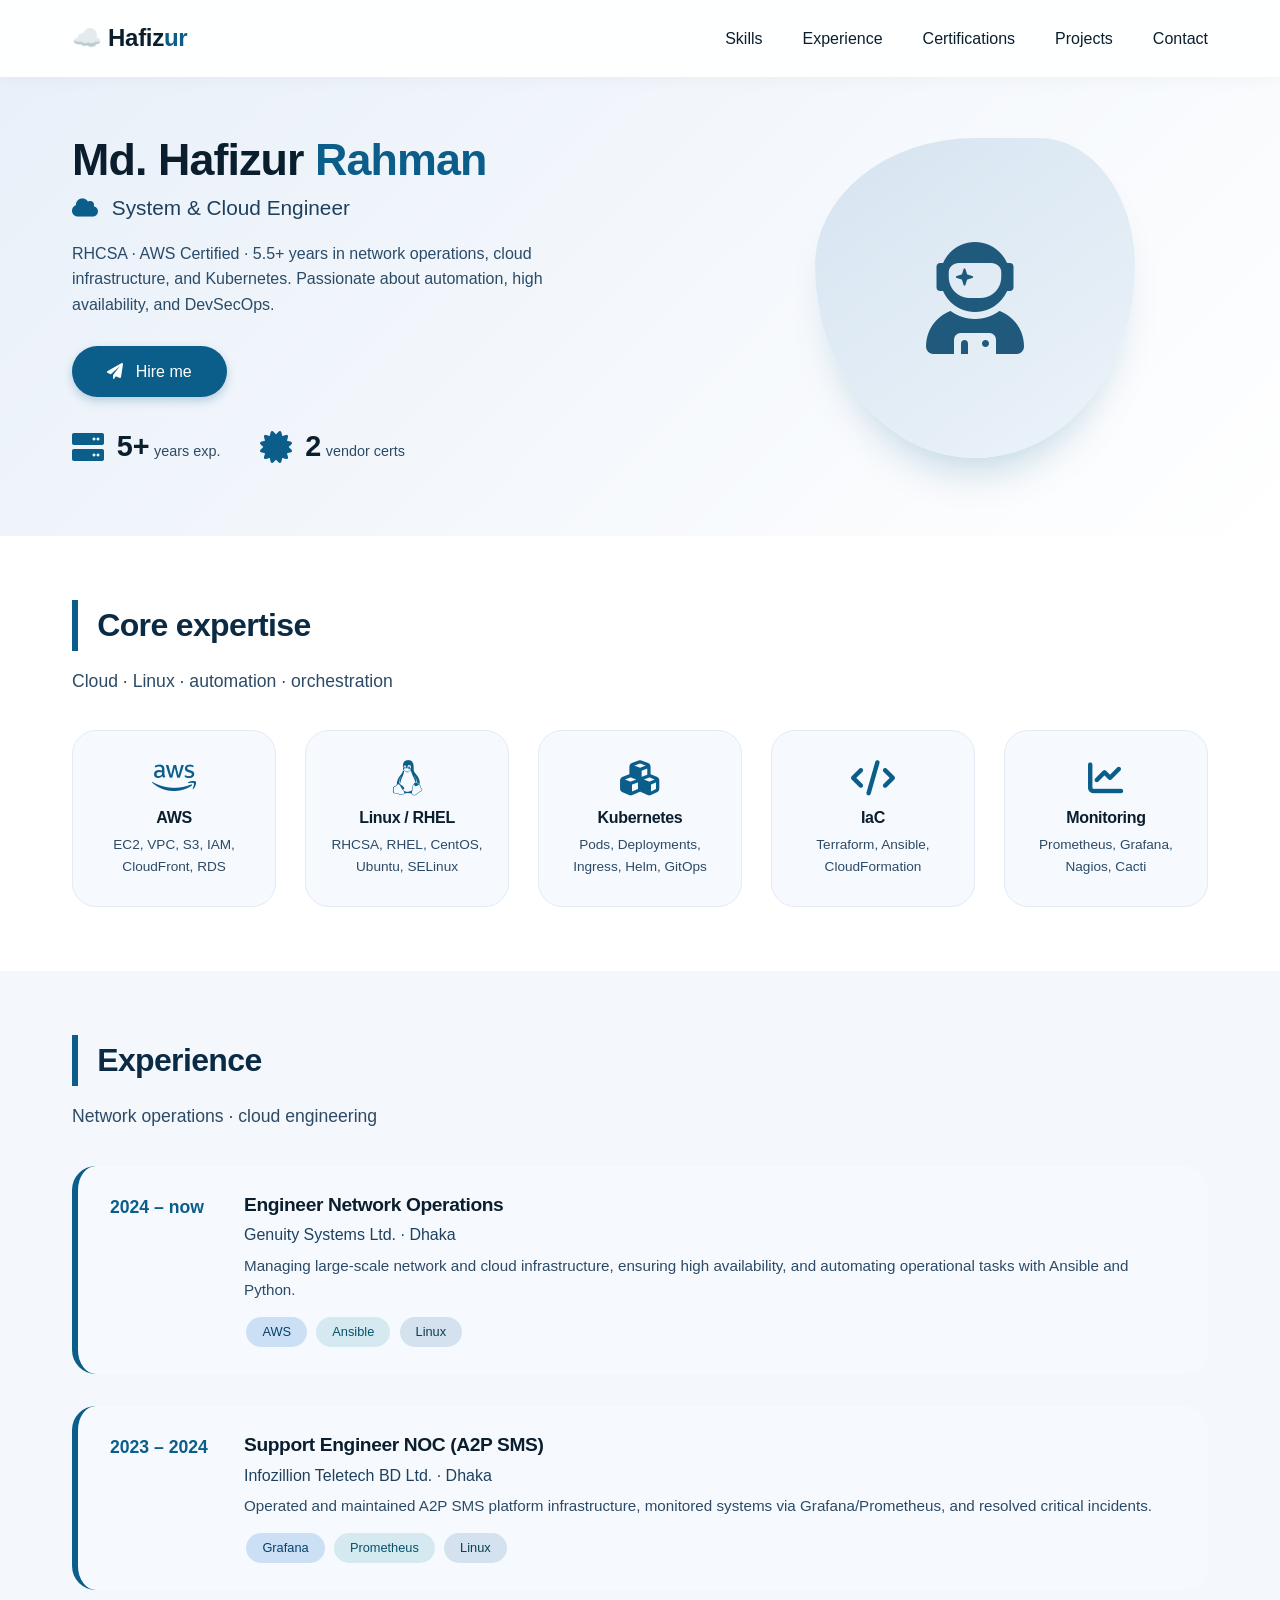
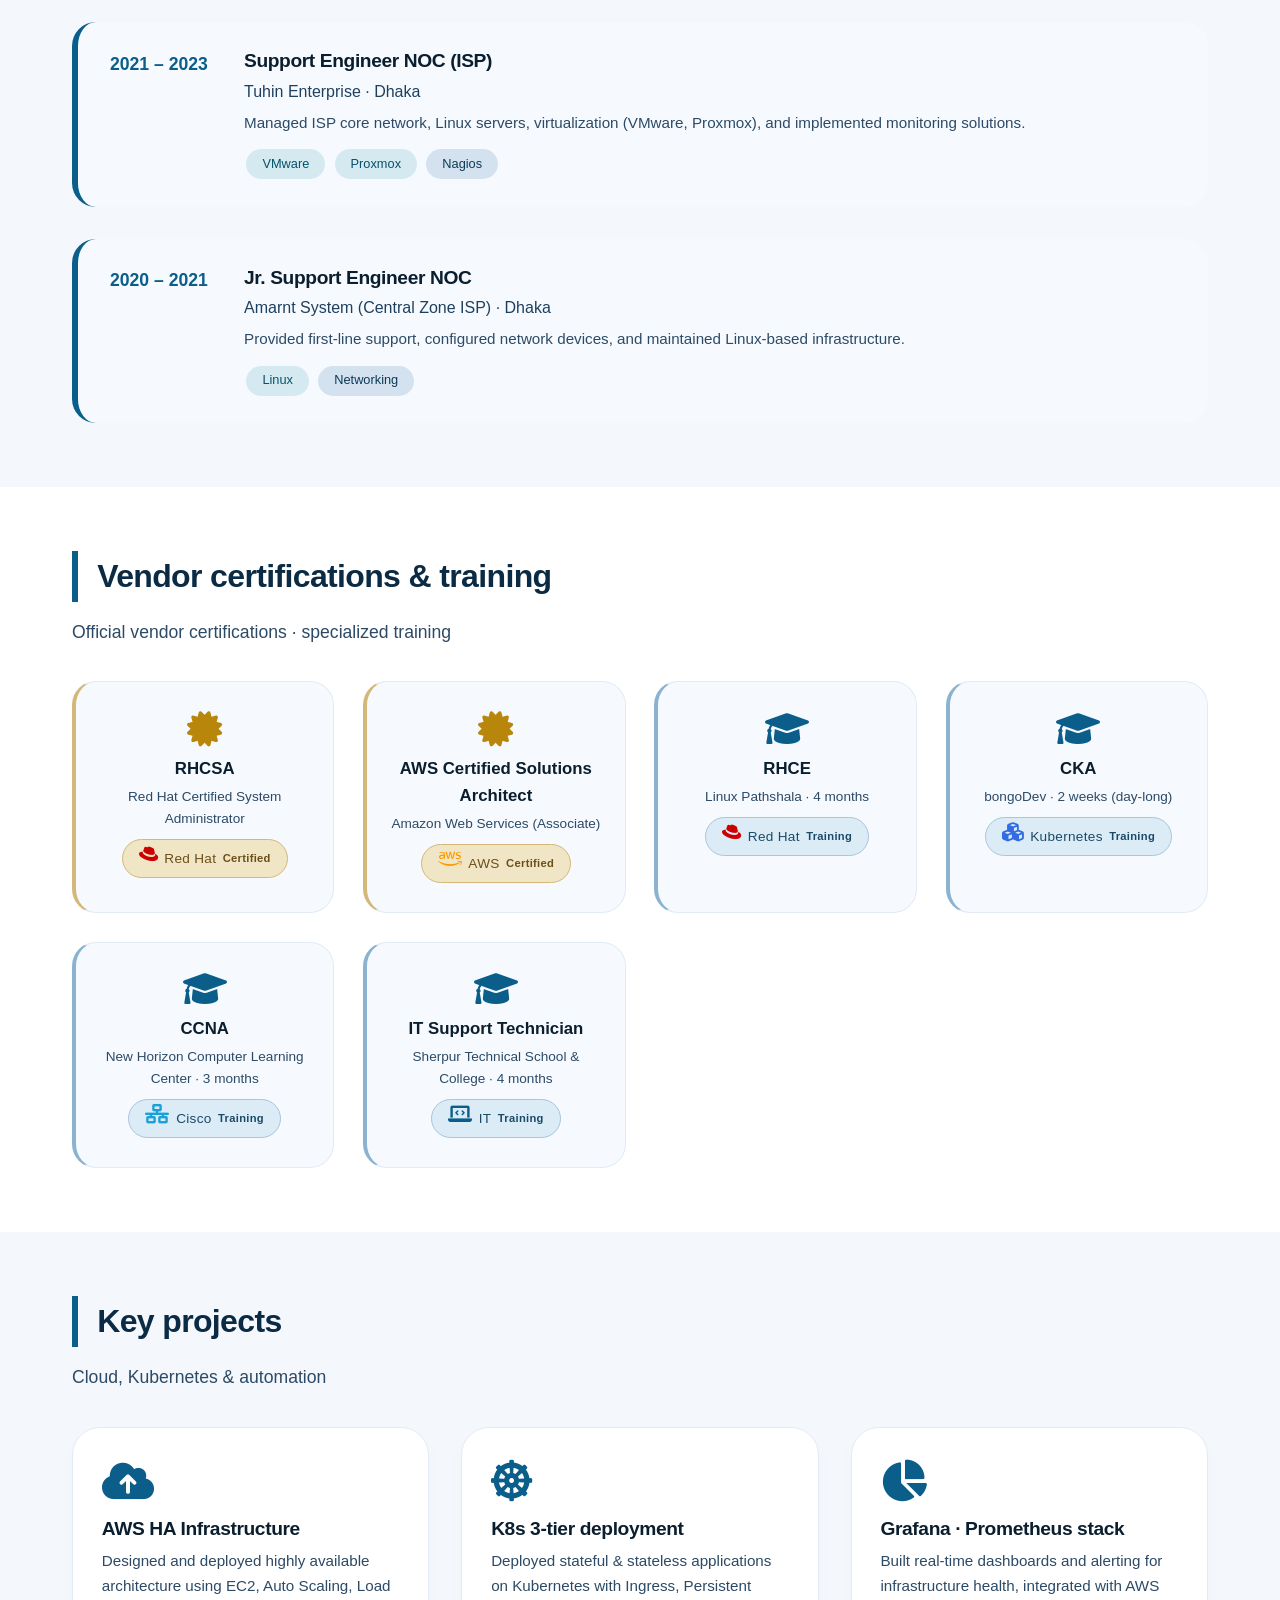
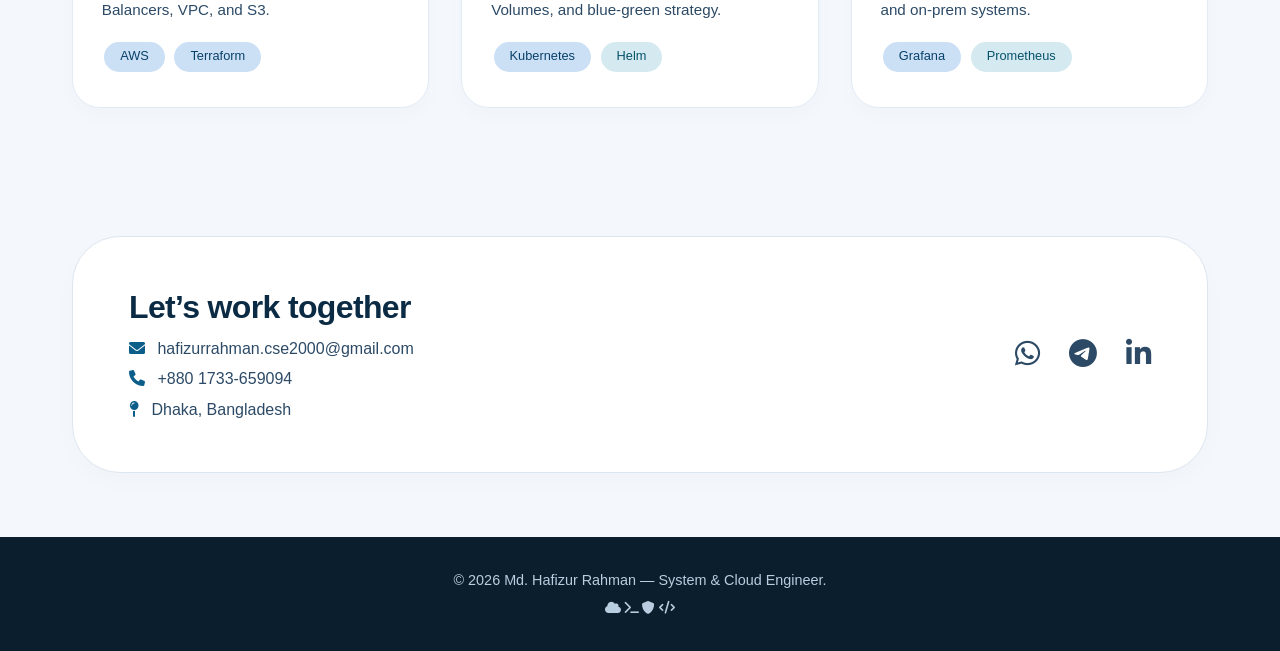
==== index.html @ e65f634d "Update index.html" ====
<!DOCTYPE html>
<html lang="en">
<head>
  <meta charset="UTF-8" />
  <meta name="viewport" content="width=device-width, initial-scale=1.0" />
  <title>Md. Hafizur Rahman · System & Cloud Engineer</title>
  <!-- Font Awesome 6 (free) -->
  <link rel="stylesheet" href="https://cdnjs.cloudflare.com/ajax/libs/font-awesome/6.0.0-beta3/css/all.min.css" />
  <style>
    /* ----- reset & base ----- */
    * {
      margin: 0;
      padding: 0;
      box-sizing: border-box;
    }

    body {
      font-family: 'Inter', -apple-system, BlinkMacSystemFont, 'Segoe UI', Roboto, Helvetica, Arial, sans-serif;
      background: #f4f7fc;
      color: #0b1e2e;
      line-height: 1.6;
      scroll-behavior: smooth;
    }

    a {
      text-decoration: none;
      color: inherit;
    }

    .container {
      max-width: 1200px;
      margin: 0 auto;
      padding: 0 2rem;
    }

    /* ----- typography ----- */
    h1, h2, h3 {
      font-weight: 600;
      letter-spacing: -0.02em;
    }

    h1 {
      font-size: 2.8rem;
      line-height: 1.2;
    }

    h2 {
      font-size: 2rem;
      margin-bottom: 1.5rem;
      border-left: 6px solid #0b5e8a;
      padding-left: 1.2rem;
      color: #0b2b44;
    }

    .section-subtitle {
      font-size: 1.1rem;
      color: #2c4a66;
      margin-top: -0.5rem;
      margin-bottom: 2.2rem;
    }

    /* ----- buttons / badges ----- */
    .btn {
      display: inline-block;
      background: #0b5e8a;
      color: #fff;
      padding: 0.8rem 2.2rem;
      border-radius: 40px;
      font-weight: 500;
      transition: 0.2s ease;
      border: none;
      cursor: pointer;
      font-size: 1rem;
      box-shadow: 0 4px 10px rgba(11, 94, 138, 0.25);
    }

    .btn:hover {
      background: #084b70;
      transform: translateY(-3px);
      box-shadow: 0 12px 24px -10px rgba(11, 94, 138, 0.4);
    }

    .btn-outline {
      background: transparent;
      border: 2px solid #0b5e8a;
      color: #0b5e8a;
      box-shadow: none;
    }

    .btn-outline:hover {
      background: #0b5e8a;
      color: #fff;
    }

    .badge {
      background: #e2e9f2;
      color: #1a3a54;
      padding: 0.3rem 1rem;
      border-radius: 30px;
      font-size: 0.8rem;
      font-weight: 500;
      display: inline-block;
      margin: 0.2rem 0.15rem;
    }

    .badge-primary {
      background: #d4e2f0;
      color: #0b3b57;
    }

    .badge-cloud {
      background: #cbe0f5;
      color: #07406a;
    }

    .badge-sys {
      background: #d4eaf0;
      color: #07526b;
    }

    .badge-cert {
      background: #f0e6c5;
      color: #6b4f1a;
      border: 1px solid #d4b87a;
    }

    .badge-training {
      background: #e0eef7;
      color: #1a4a66;
      border: 1px solid #b0cce0;
    }

    /* ----- header / nav ----- */
    header {
      padding: 1.2rem 0;
      background: #ffffff;
      box-shadow: 0 2px 16px rgba(0, 0, 0, 0.04);
      position: sticky;
      top: 0;
      z-index: 10;
      backdrop-filter: blur(8px);
      background: rgba(255, 255, 255, 0.9);
    }

    .nav {
      display: flex;
      justify-content: space-between;
      align-items: center;
      flex-wrap: wrap;
    }

    .logo {
      font-size: 1.5rem;
      font-weight: 700;
      letter-spacing: -0.3px;
    }

    .logo span {
      color: #0b5e8a;
    }

    .nav-links {
      display: flex;
      gap: 2.5rem;
      font-weight: 500;
    }

    .nav-links a {
      transition: color 0.2s;
      font-size: 1rem;
    }

    .nav-links a:hover {
      color: #0b5e8a;
    }

    /* ----- hero ----- */
    .hero {
      padding: 3.5rem 0 4.5rem;
      background: linear-gradient(135deg, #e9f0f9 0%, #ffffff 100%);
    }

    .hero-grid {
      display: grid;
      grid-template-columns: 1.2fr 0.9fr;
      gap: 3rem;
      align-items: center;
    }

    .hero-content h1 {
      font-size: 2.8rem;
      margin-bottom: 0.3rem;
    }

    .hero-content .highlight {
      color: #0b5e8a;
    }

    .hero-tagline {
      font-size: 1.3rem;
      color: #1e405e;
      font-weight: 400;
      margin: 0.3rem 0 1rem;
    }

    .hero-description {
      color: #2a4b68;
      max-width: 520px;
      margin-bottom: 1.8rem;
    }

    .hero-stats {
      display: flex;
      flex-wrap: wrap;
      gap: 2.5rem;
      margin-top: 2rem;
    }

    .stat-item {
      display: flex;
      align-items: center;
      gap: 0.8rem;
    }

    .stat-item i {
      font-size: 2rem;
      color: #0b5e8a;
    }

    .stat-number {
      font-weight: 700;
      font-size: 1.8rem;
      line-height: 1.2;
    }

    .stat-label {
      color: #2c4a66;
      font-size: 0.9rem;
    }

    .hero-avatar {
      display: flex;
      justify-content: center;
      align-items: center;
    }

    .avatar-box {
      background: #ffffff;
      border-radius: 50% 30% 50% 50% / 40% 40% 60% 60%;
      box-shadow: 0 30px 40px -20px rgba(11, 94, 138, 0.25);
      padding: 1.5rem;
      width: 100%;
      max-width: 320px;
      aspect-ratio: 1/1;
      display: flex;
      align-items: center;
      justify-content: center;
      background: linear-gradient(145deg, #d6e4f0, #ecf3fa);
    }

    .avatar-box i {
      font-size: 7rem;
      color: #0b4a6e;
      opacity: 0.9;
    }

    /* ----- section general ----- */
    section {
      padding: 4rem 0;
    }

    .section-alt {
      background: #ffffff;
    }

    /* ----- skills / cards ----- */
    .skills-grid {
      display: grid;
      grid-template-columns: repeat(auto-fit, minmax(180px, 1fr));
      gap: 1.8rem;
      margin-top: 0.5rem;
    }

    .skill-card {
      background: #f6faff;
      padding: 1.8rem 1.2rem;
      border-radius: 24px;
      transition: 0.2s;
      border: 1px solid #e2ebf5;
      text-align: center;
    }

    .skill-card:hover {
      transform: translateY(-6px);
      border-color: #0b5e8a;
      box-shadow: 0 14px 28px -12px rgba(11, 94, 138, 0.18);
    }

    .skill-card i {
      font-size: 2.2rem;
      color: #0b5e8a;
      margin-bottom: 0.6rem;
    }

    .skill-card h3 {
      font-size: 1rem;
      margin-bottom: 0.2rem;
    }

    .skill-card p {
      font-size: 0.85rem;
      color: #2c4a66;
    }

    /* ----- experience timeline ----- */
    .timeline {
      display: flex;
      flex-direction: column;
      gap: 2rem;
    }

    .timeline-item {
      display: grid;
      grid-template-columns: 110px 1fr;
      gap: 1.5rem;
      align-items: start;
      background: #f6faff;
      padding: 1.5rem 2rem;
      border-radius: 24px;
      border-left: 6px solid #0b5e8a;
    }

    .timeline-year {
      font-weight: 700;
      font-size: 1.1rem;
      color: #0b5e8a;
      padding-top: 0.2rem;
    }

    .timeline-content h3 {
      font-size: 1.2rem;
      margin-bottom: 0.1rem;
    }

    .timeline-org {
      font-weight: 500;
      color: #1e405e;
      margin-bottom: 0.4rem;
    }

    .timeline-desc {
      color: #2c4a66;
      font-size: 0.95rem;
    }

    .badge-group {
      margin-top: 0.7rem;
    }

    /* ----- certification & training (distinct) ----- */
    .credential-grid {
      display: grid;
      grid-template-columns: repeat(auto-fit, minmax(240px, 1fr));
      gap: 1.8rem;
      margin-top: 1rem;
    }

    .credential-card {
      background: #f6faff;
      padding: 1.8rem 1.5rem;
      border-radius: 24px;
      border: 1px solid #e2ebf5;
      transition: 0.2s;
      text-align: center;
    }

    .credential-card:hover {
      transform: translateY(-4px);
      box-shadow: 0 12px 24px -12px rgba(11, 94, 138, 0.15);
    }

    .credential-card i {
      font-size: 2.2rem;
      margin-bottom: 0.6rem;
    }

    .credential-card h4 {
      font-weight: 600;
      font-size: 1.05rem;
      margin-bottom: 0.2rem;
    }

    .credential-card .issuer {
      font-size: 0.85rem;
      color: #2c4a66;
    }

    .credential-card .type-badge {
      display: inline-flex;
      align-items: center;
      gap: 0.4rem;
      margin-top: 0.6rem;
      font-size: 0.7rem;
      font-weight: 600;
      padding: 0.25rem 1rem;
      border-radius: 30px;
      letter-spacing: 0.3px;
    }

    .type-cert {
      background: #f0e6c5;
      color: #6b4f1a;
      border: 1px solid #d4b87a;
    }

    .type-training {
      background: #dcecf7;
      color: #1a4a66;
      border: 1px solid #aac4db;
    }

    .vendor-cert {
      border-left: 4px solid #d4b87a;
    }

    .training-item {
      border-left: 4px solid #8bb3d0;
    }

    /* vendor item style from reference */
    .vendor-item {
      display: inline-flex;
      align-items: center;
      gap: 0.4rem;
      font-weight: 500;
      font-size: 0.85rem;
    }

    .vendor-item i {
      font-size: 1.2rem;
    }

    .logo-redhat {
      color: #cc0000;
    }
    .logo-aws {
      color: #ff9900;
    }
    .logo-cisco {
      color: #1ba0d7;
    }
    .logo-kubernetes {
      color: #326ce5;
    }
    .logo-it {
      color: #0b5e8a;
    }

    /* ----- projects ----- */
    .project-grid {
      display: grid;
      grid-template-columns: repeat(auto-fit, minmax(250px, 1fr));
      gap: 2rem;
    }

    .project-card {
      background: #ffffff;
      border-radius: 28px;
      padding: 2rem 1.8rem;
      box-shadow: 0 8px 20px rgba(0, 0, 0, 0.02);
      border: 1px solid #e2ebf5;
      transition: 0.25s;
    }

    .project-card:hover {
      border-color: #0b5e8a;
      box-shadow: 0 20px 30px -16px rgba(11, 94, 138, 0.15);
    }

    .project-card i {
      font-size: 2.6rem;
      color: #0b5e8a;
      margin-bottom: 0.8rem;
    }

    .project-card h3 {
      font-size: 1.2rem;
      margin-bottom: 0.3rem;
    }

    .project-card p {
      color: #2c4a66;
      font-size: 0.95rem;
      margin-bottom: 1rem;
    }

    .project-tags {
      display: flex;
      flex-wrap: wrap;
      gap: 0.3rem;
    }

    /* ----- contact / footer ----- */
    .contact-box {
      background: #ffffff;
      border-radius: 48px;
      padding: 2.8rem 3.5rem;
      display: flex;
      flex-wrap: wrap;
      justify-content: space-between;
      align-items: center;
      border: 1px solid #dce6f0;
      box-shadow: 0 8px 24px rgba(0, 0, 0, 0.02);
    }

    .contact-box h2 {
      border-left: none;
      padding-left: 0;
      margin-bottom: 0.2rem;
    }

    .contact-box p {
      color: #2c4a66;
      margin-bottom: 0.3rem;
    }

    .social-links {
      display: flex;
      gap: 1.8rem;
      font-size: 1.8rem;
    }

    .social-links a {
      color: #2c4a66;
      transition: 0.2s;
    }

    .social-links a:hover {
      color: #0b5e8a;
      transform: scale(1.1);
    }

    footer {
      background: #0b1e2e;
      color: #b8cddf;
      padding: 2rem 0;
      text-align: center;
      font-size: 0.9rem;
    }

    footer a {
      color: #94b0c7;
    }

    footer a:hover {
      color: #ffffff;
    }

    /* ----- responsive ----- */
    @media (max-width: 900px) {
      .hero-grid {
        grid-template-columns: 1fr;
        text-align: center;
      }

      .hero-description {
        margin-left: auto;
        margin-right: auto;
      }

      .hero-stats {
        justify-content: center;
      }

      .avatar-box {
        max-width: 220px;
        margin: 0 auto;
      }

      .timeline-item {
        grid-template-columns: 1fr;
        gap: 0.3rem;
        padding: 1.5rem;
      }

      .contact-box {
        flex-direction: column;
        align-items: flex-start;
        gap: 1.5rem;
        padding: 2rem;
      }

      .nav-links {
        gap: 1.5rem;
        font-size: 0.95rem;
      }

      h1 {
        font-size: 2.2rem;
      }
    }

    @media (max-width: 550px) {
      .container {
        padding: 0 1.2rem;
      }
      .nav {
        flex-direction: column;
        gap: 0.6rem;
        align-items: flex-start;
      }
      .hero {
        padding: 2rem 0;
      }
      .btn {
        padding: 0.6rem 1.5rem;
      }
    }
  </style>
</head>
<body>
  <!-- header -->
  <header>
    <div class="container nav">
      <div class="logo"><span>☁️</span> Hafiz<span>ur</span></div>
      <div class="nav-links">
        <a href="#skills">Skills</a>
        <a href="#experience">Experience</a>
        <a href="#credentials">Certifications</a>
        <a href="#projects">Projects</a>
        <a href="#contact">Contact</a>
      </div>
    </div>
  </header>

  <!-- hero -->
  <section class="hero">
    <div class="container hero-grid">
      <div class="hero-content">
        <h1>Md. Hafizur <span class="highlight">Rahman</span></h1>
        <div class="hero-tagline"><i class="fas fa-cloud" style="color:#0b5e8a; margin-right:8px;"></i> System & Cloud Engineer</div>
        <p class="hero-description">
          RHCSA · AWS Certified · 5.5+ years in network operations, cloud infrastructure, and Kubernetes.
          Passionate about automation, high availability, and DevSecOps.
        </p>
        <a href="#contact" class="btn"><i class="fas fa-paper-plane" style="margin-right:8px;"></i> Hire me</a>
        <div class="hero-stats">
          <div class="stat-item">
            <i class="fas fa-server"></i>
            <div><span class="stat-number">5+</span> <span class="stat-label">years exp.</span></div>
          </div>
          <div class="stat-item">
            <i class="fas fa-certificate"></i>
            <div><span class="stat-number">2</span> <span class="stat-label">vendor certs</span></div>
          </div>
        </div>
      </div>
      <div class="hero-avatar">
        <div class="avatar-box">
          <i class="fas fa-user-astronaut"></i>
        </div>
      </div>
    </div>
  </section>

  <!-- skills -->
  <section id="skills" class="section-alt">
    <div class="container">
      <h2>Core expertise</h2>
      <div class="section-subtitle">Cloud · Linux · automation · orchestration</div>
      <div class="skills-grid">
        <div class="skill-card"><i class="fab fa-aws"></i><h3>AWS</h3><p>EC2, VPC, S3, IAM, CloudFront, RDS</p></div>
        <div class="skill-card"><i class="fab fa-linux"></i><h3>Linux / RHEL</h3><p>RHCSA, RHEL, CentOS, Ubuntu, SELinux</p></div>
        <div class="skill-card"><i class="fas fa-cubes"></i><h3>Kubernetes</h3><p>Pods, Deployments, Ingress, Helm, GitOps</p></div>
        <div class="skill-card"><i class="fas fa-code"></i><h3>IaC</h3><p>Terraform, Ansible, CloudFormation</p></div>
        <div class="skill-card"><i class="fas fa-chart-line"></i><h3>Monitoring</h3><p>Prometheus, Grafana, Nagios, Cacti</p></div>
      </div>
    </div>
  </section>

  <!-- experience -->
  <section id="experience">
    <div class="container">
      <h2>Experience</h2>
      <div class="section-subtitle">Network operations · cloud engineering</div>
      <div class="timeline">
        <div class="timeline-item">
          <div class="timeline-year">2024 – now</div>
          <div class="timeline-content">
            <h3>Engineer Network Operations</h3>
            <div class="timeline-org">Genuity Systems Ltd. · Dhaka</div>
            <div class="timeline-desc">
              Managing large-scale network and cloud infrastructure, ensuring high availability, 
              and automating operational tasks with Ansible and Python.
            </div>
            <div class="badge-group">
              <span class="badge badge-cloud">AWS</span>
              <span class="badge badge-sys">Ansible</span>
              <span class="badge badge-primary">Linux</span>
            </div>
          </div>
        </div>
        <div class="timeline-item">
          <div class="timeline-year">2023 – 2024</div>
          <div class="timeline-content">
            <h3>Support Engineer NOC (A2P SMS)</h3>
            <div class="timeline-org">Infozillion Teletech BD Ltd. · Dhaka</div>
            <div class="timeline-desc">
              Operated and maintained A2P SMS platform infrastructure, monitored systems via Grafana/Prometheus, 
              and resolved critical incidents.
            </div>
            <div class="badge-group">
              <span class="badge badge-cloud">Grafana</span>
              <span class="badge badge-sys">Prometheus</span>
              <span class="badge badge-primary">Linux</span>
            </div>
          </div>
        </div>
        <div class="timeline-item">
          <div class="timeline-year">2021 – 2023</div>
          <div class="timeline-content">
            <h3>Support Engineer NOC (ISP)</h3>
            <div class="timeline-org">Tuhin Enterprise · Dhaka</div>
            <div class="timeline-desc">
              Managed ISP core network, Linux servers, virtualization (VMware, Proxmox), 
              and implemented monitoring solutions.
            </div>
            <div class="badge-group">
              <span class="badge badge-sys">VMware</span>
              <span class="badge badge-sys">Proxmox</span>
              <span class="badge badge-primary">Nagios</span>
            </div>
          </div>
        </div>
        <div class="timeline-item">
          <div class="timeline-year">2020 – 2021</div>
          <div class="timeline-content">
            <h3>Jr. Support Engineer NOC</h3>
            <div class="timeline-org">Amarnt System (Central Zone ISP) · Dhaka</div>
            <div class="timeline-desc">
              Provided first-line support, configured network devices, and maintained Linux-based 
              infrastructure.
            </div>
            <div class="badge-group">
              <span class="badge badge-sys">Linux</span>
              <span class="badge badge-primary">Networking</span>
            </div>
          </div>
        </div>
      </div>
    </div>
  </section>

  <!-- credentials: vendor certifications + training (distinct) -->
  <section id="credentials" class="section-alt">
    <div class="container">
      <h2>Vendor certifications & training</h2>
      <div class="section-subtitle">Official vendor certifications · specialized training</div>
      <div class="credential-grid">
        <!-- vendor certifications with logos -->
        <div class="credential-card vendor-cert">
          <i class="fas fa-certificate" style="color:#b8860b;"></i>
          <h4>RHCSA</h4>
          <div class="issuer">Red Hat Certified System Administrator</div>
          <span class="type-badge type-cert">
            <span class="vendor-item"><i class="fab fa-redhat logo-redhat"></i> Red Hat</span> Certified
          </span>
        </div>
        <div class="credential-card vendor-cert">
          <i class="fas fa-certificate" style="color:#b8860b;"></i>
          <h4>AWS Certified Solutions Architect</h4>
          <div class="issuer">Amazon Web Services (Associate)</div>
          <span class="type-badge type-cert">
            <span class="vendor-item"><i class="fab fa-aws logo-aws"></i> AWS</span> Certified
          </span>
        </div>

        <!-- training with vendor logos -->
        <div class="credential-card training-item">
          <i class="fas fa-graduation-cap" style="color:#0b5e8a;"></i>
          <h4>RHCE</h4>
          <div class="issuer">Linux Pathshala · 4 months</div>
          <span class="type-badge type-training">
            <span class="vendor-item"><i class="fab fa-redhat logo-redhat"></i> Red Hat</span> Training
          </span>
        </div>
        <div class="credential-card training-item">
          <i class="fas fa-graduation-cap" style="color:#0b5e8a;"></i>
          <h4>CKA</h4>
          <div class="issuer">bongoDev · 2 weeks (day-long)</div>
          <span class="type-badge type-training">
            <span class="vendor-item"><i class="fas fa-cubes logo-kubernetes"></i> Kubernetes</span> Training
          </span>
        </div>
        <div class="credential-card training-item">
          <i class="fas fa-graduation-cap" style="color:#0b5e8a;"></i>
          <h4>CCNA</h4>
          <div class="issuer">New Horizon Computer Learning Center · 3 months</div>
          <span class="type-badge type-training">
            <span class="vendor-item"><i class="fas fa-network-wired logo-cisco"></i> Cisco</span> Training
          </span>
        </div>
        <div class="credential-card training-item">
          <i class="fas fa-graduation-cap" style="color:#0b5e8a;"></i>
          <h4>IT Support Technician</h4>
          <div class="issuer">Sherpur Technical School & College · 4 months</div>
          <span class="type-badge type-training">
            <span class="vendor-item"><i class="fas fa-laptop-code logo-it"></i> IT</span> Training
          </span>
        </div>
      </div>
    </div>
  </section>

  <!-- projects -->
  <section id="projects">
    <div class="container">
      <h2>Key projects</h2>
      <div class="section-subtitle">Cloud, Kubernetes & automation</div>
      <div class="project-grid">
        <div class="project-card">
          <i class="fas fa-cloud-upload-alt"></i>
          <h3>AWS HA Infrastructure</h3>
          <p>Designed and deployed highly available architecture using EC2, Auto Scaling, Load Balancers, VPC, and S3.</p>
          <div class="project-tags">
            <span class="badge badge-cloud">AWS</span>
            <span class="badge badge-cloud">Terraform</span>
          </div>
        </div>
        <div class="project-card">
          <i class="fas fa-dharmachakra"></i>
          <h3>K8s 3‑tier deployment</h3>
          <p>Deployed stateful & stateless applications on Kubernetes with Ingress, Persistent Volumes, and blue‑green strategy.</p>
          <div class="project-tags">
            <span class="badge badge-cloud">Kubernetes</span>
            <span class="badge badge-sys">Helm</span>
          </div>
        </div>
        <div class="project-card">
          <i class="fas fa-chart-pie"></i>
          <h3>Grafana · Prometheus stack</h3>
          <p>Built real‑time dashboards and alerting for infrastructure health, integrated with AWS and on‑prem systems.</p>
          <div class="project-tags">
            <span class="badge badge-cloud">Grafana</span>
            <span class="badge badge-sys">Prometheus</span>
          </div>
        </div>
      </div>
    </div>
  </section>

  <!-- contact -->
  <section id="contact">
    <div class="container">
      <div class="contact-box">
        <div>
          <h2>Let’s work together</h2>
          <p><i class="fas fa-envelope" style="color:#0b5e8a; margin-right:8px;"></i> hafizurrahman.cse2000@gmail.com</p>
          <p><i class="fas fa-phone" style="color:#0b5e8a; margin-right:8px;"></i> +880 1733-659094</p>
          <p><i class="fas fa-map-pin" style="color:#0b5e8a; margin-right:8px;"></i> Dhaka, Bangladesh</p>
        </div>
        <div class="social-links">
          <a href="https://wa.me/+8801733659094" aria-label="WhatsApp" class="whatsapp"><i class="fab fa-whatsapp"></i></a>
          <a href="https://t.me/+8801733659094" aria-label="Telegram" class="telegram"><i class="fab fa-telegram-plane"></i></a>
          <a href="https://www.linkedin.com/in/md-hafizur-rahman6669" aria-label="LinkedIn" class="linkedin"><i class="fab fa-linkedin-in"></i></a>
        </div>
      </div>
    </div>
  </section>

  <!-- footer -->
  <footer>
    <div class="container">
      <p>© 2026 Md. Hafizur Rahman — System & Cloud Engineer.</p>
      <p style="margin-top:0.4rem; font-size:0.8rem;">
        <i class="fas fa-cloud"></i> <i class="fas fa-terminal"></i> <i class="fas fa-shield-alt"></i> <i class="fas fa-code"></i>
      </p>
    </div>
  </footer>
</body>
</html>
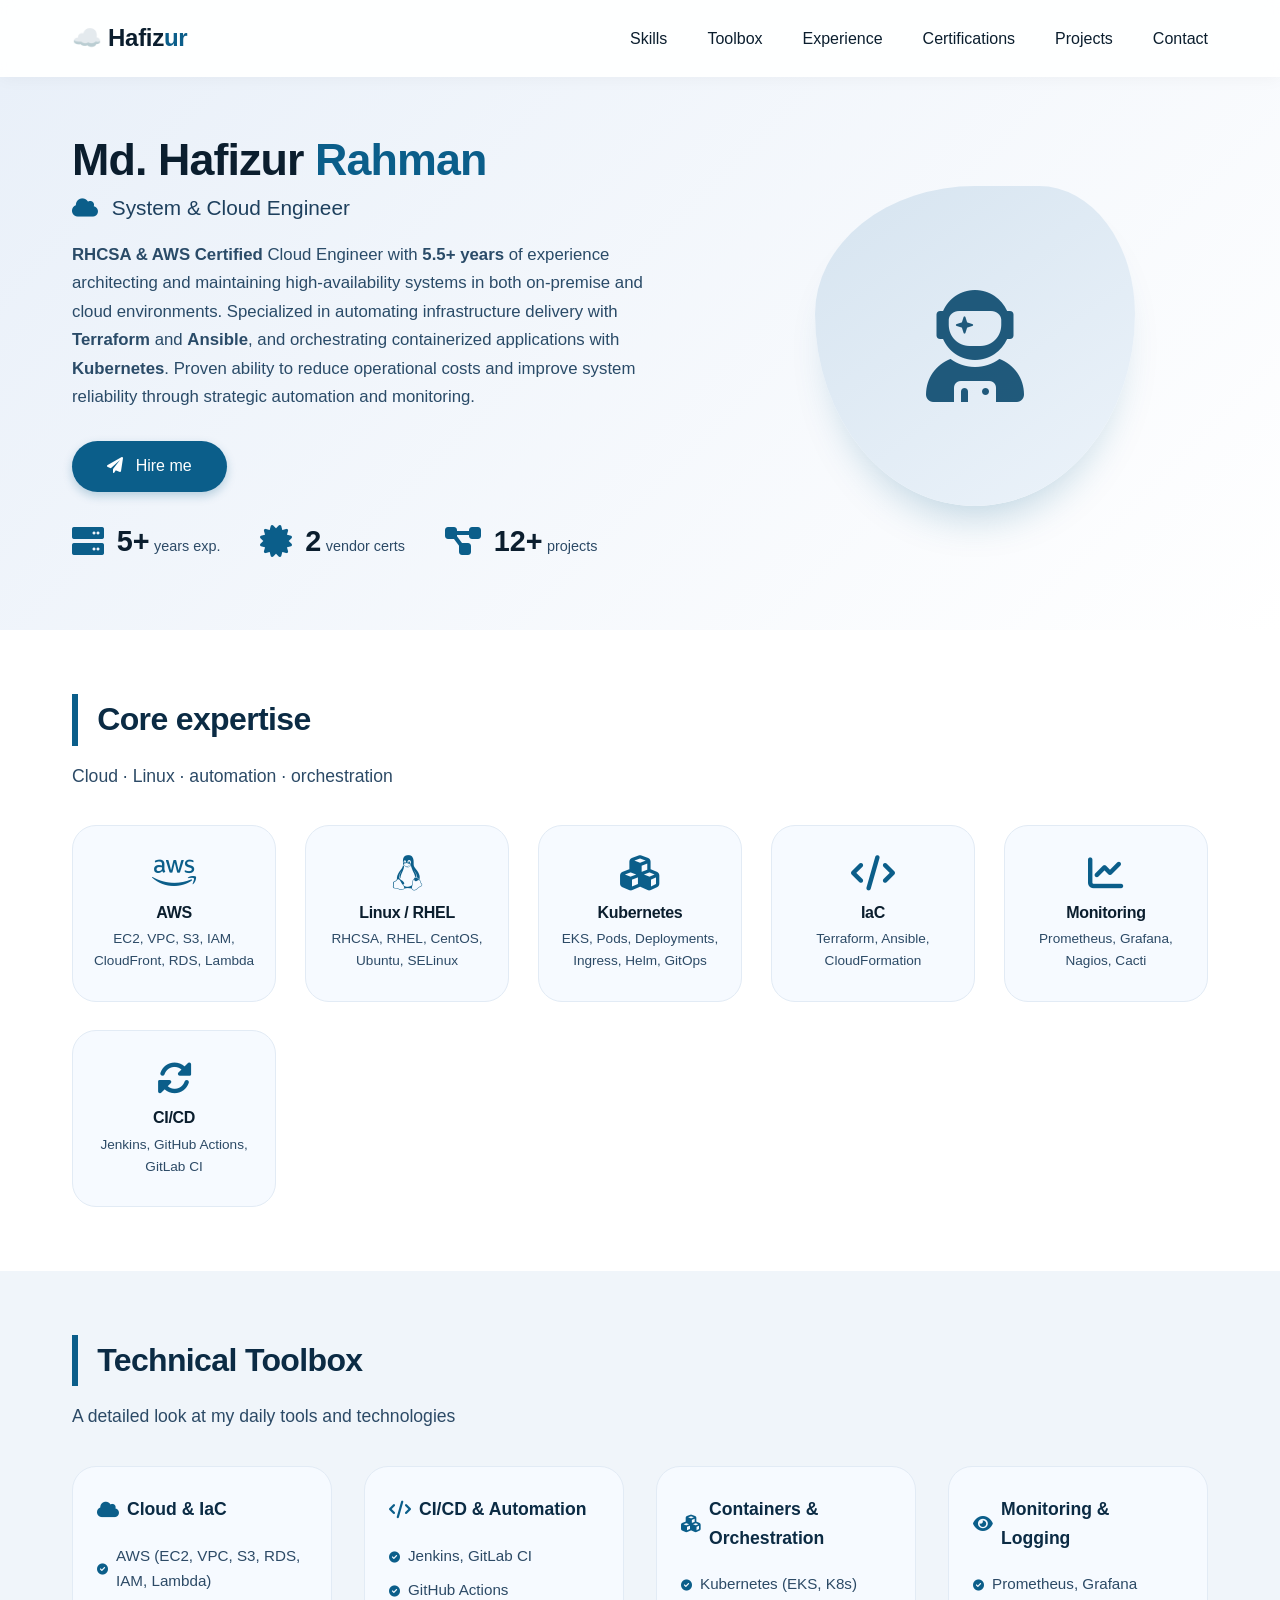
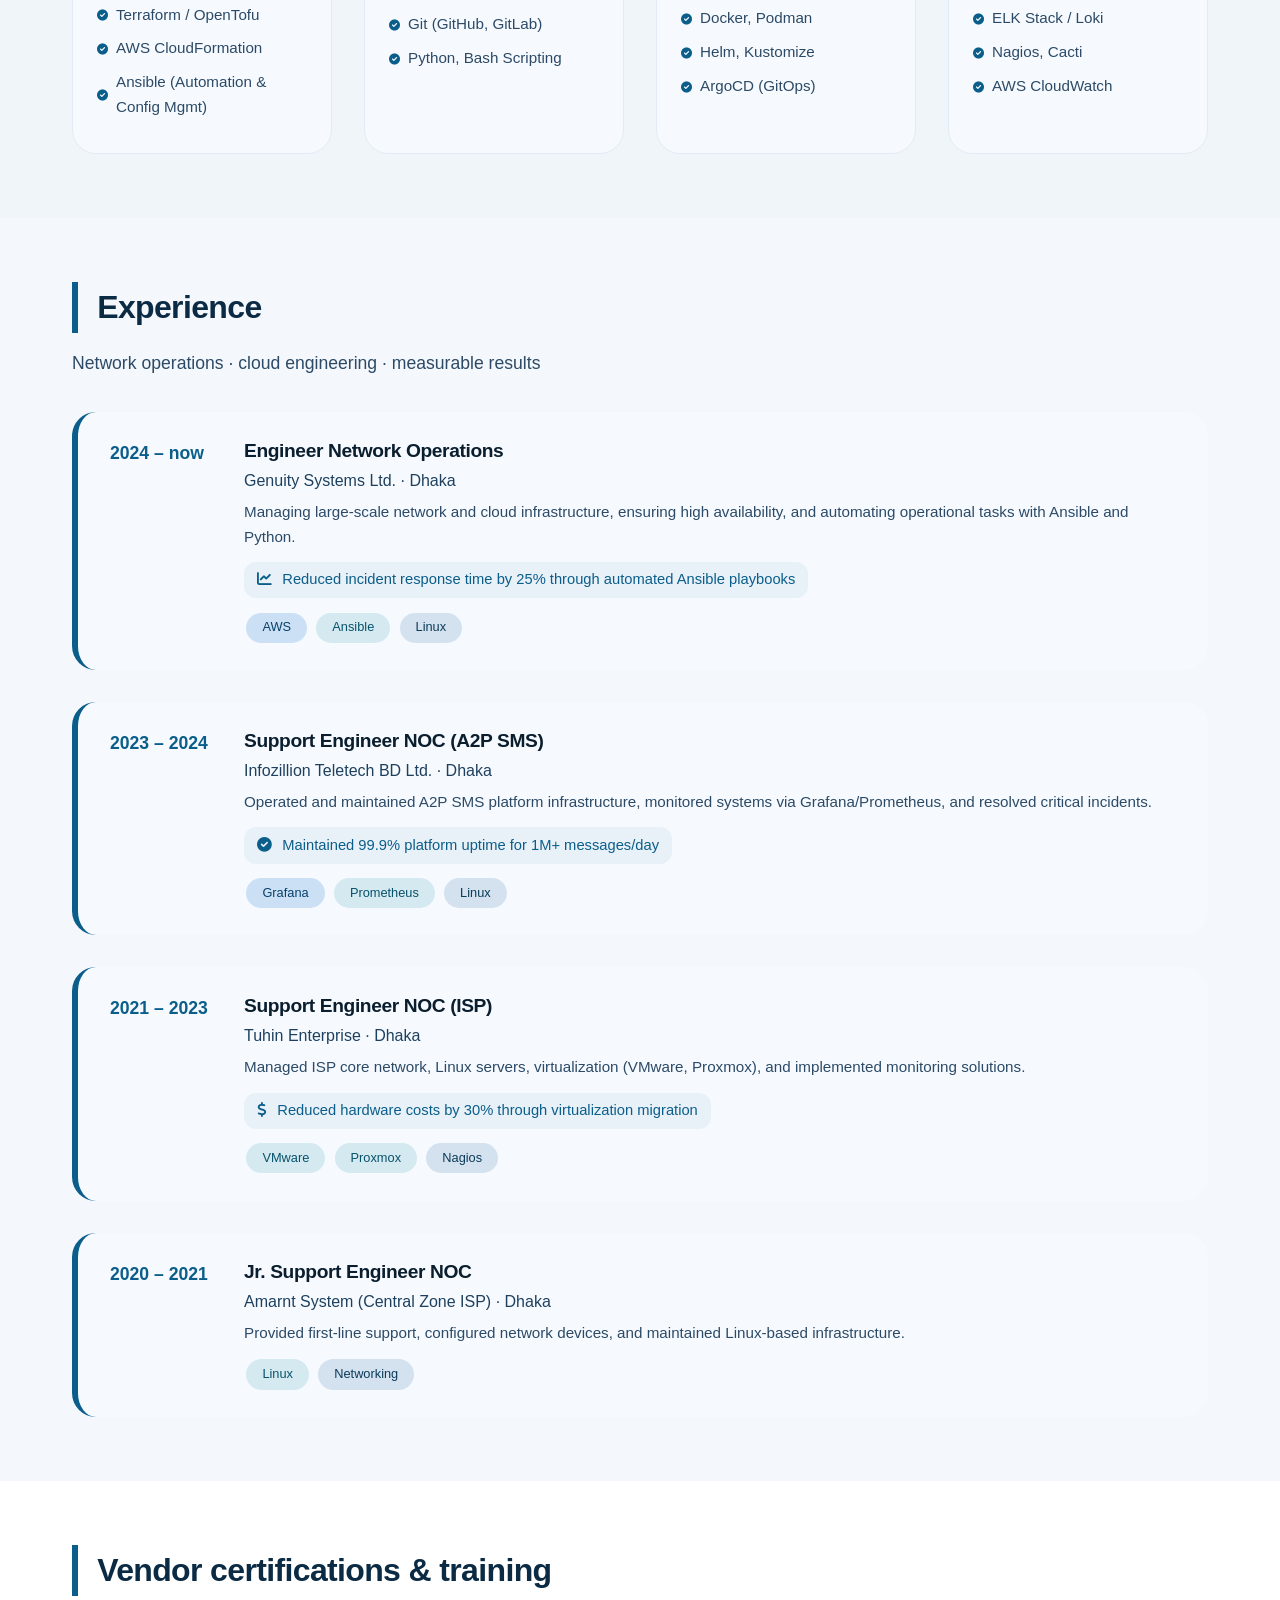
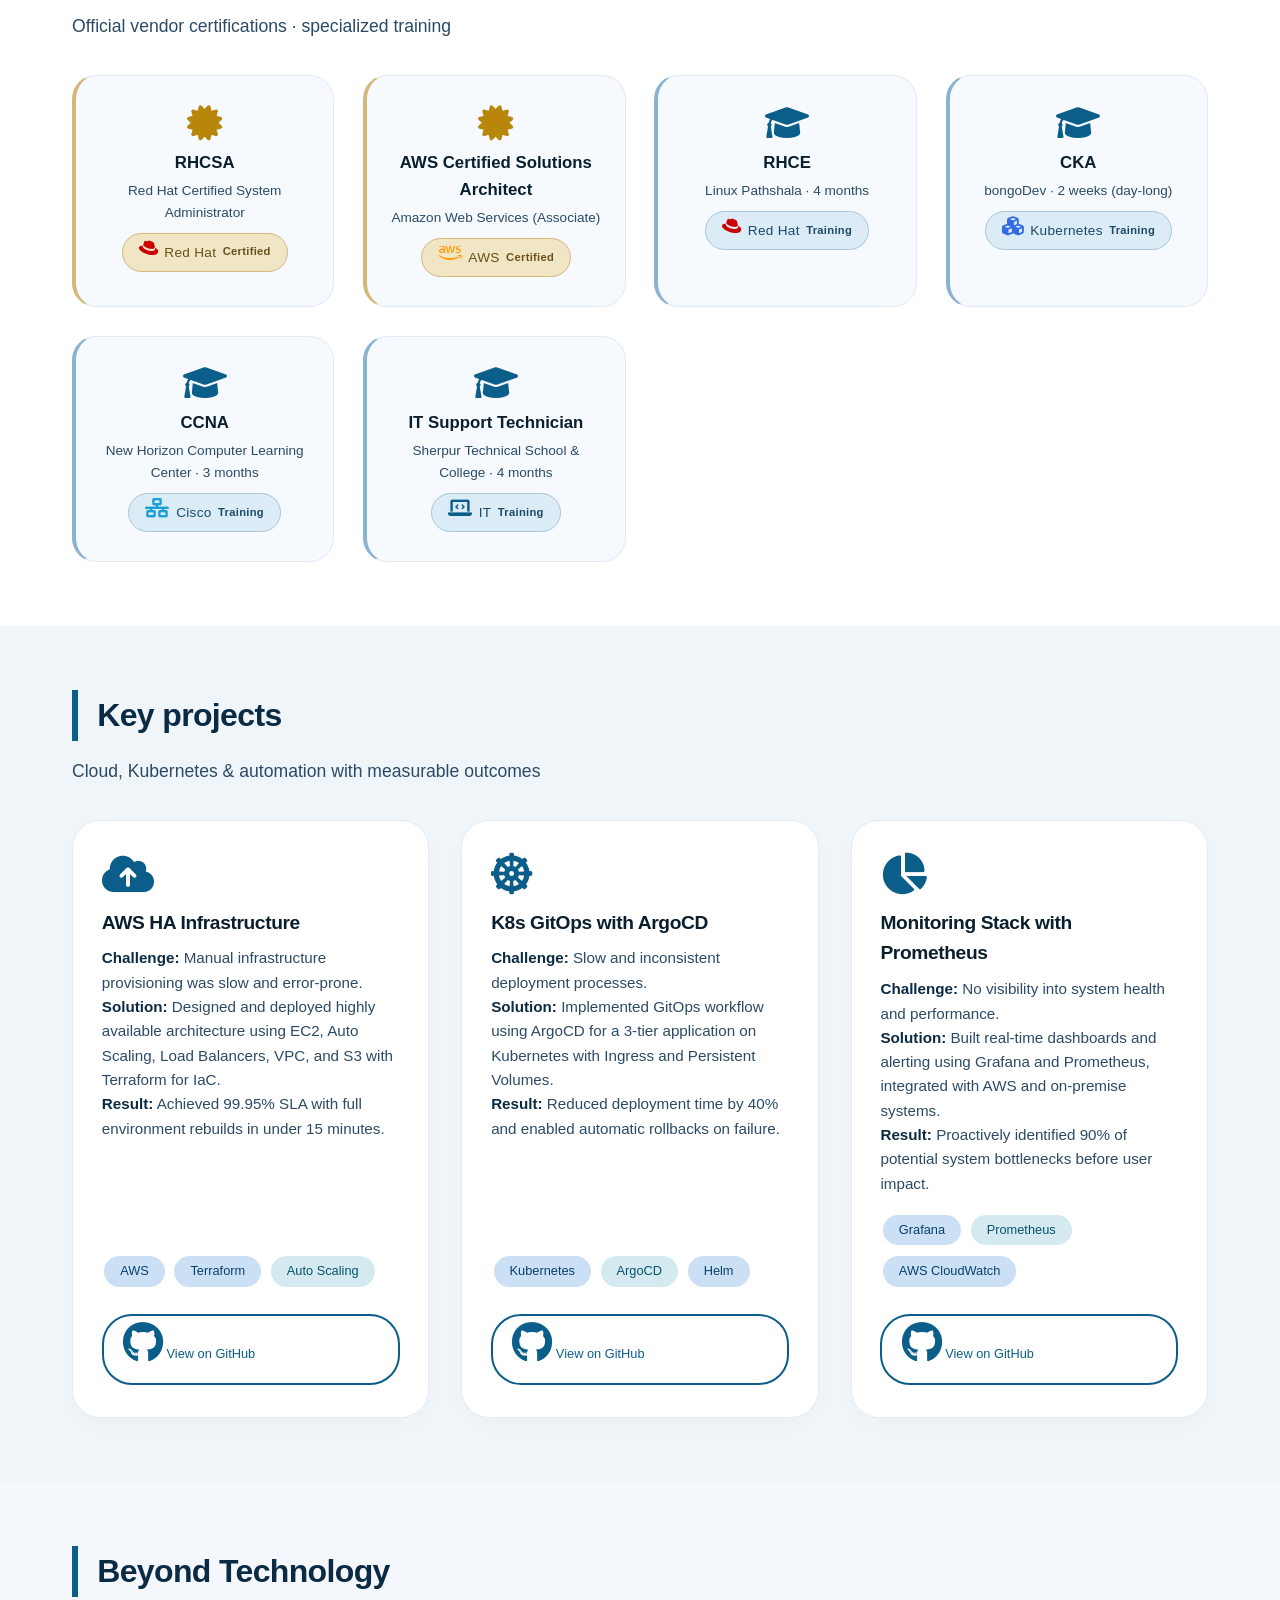
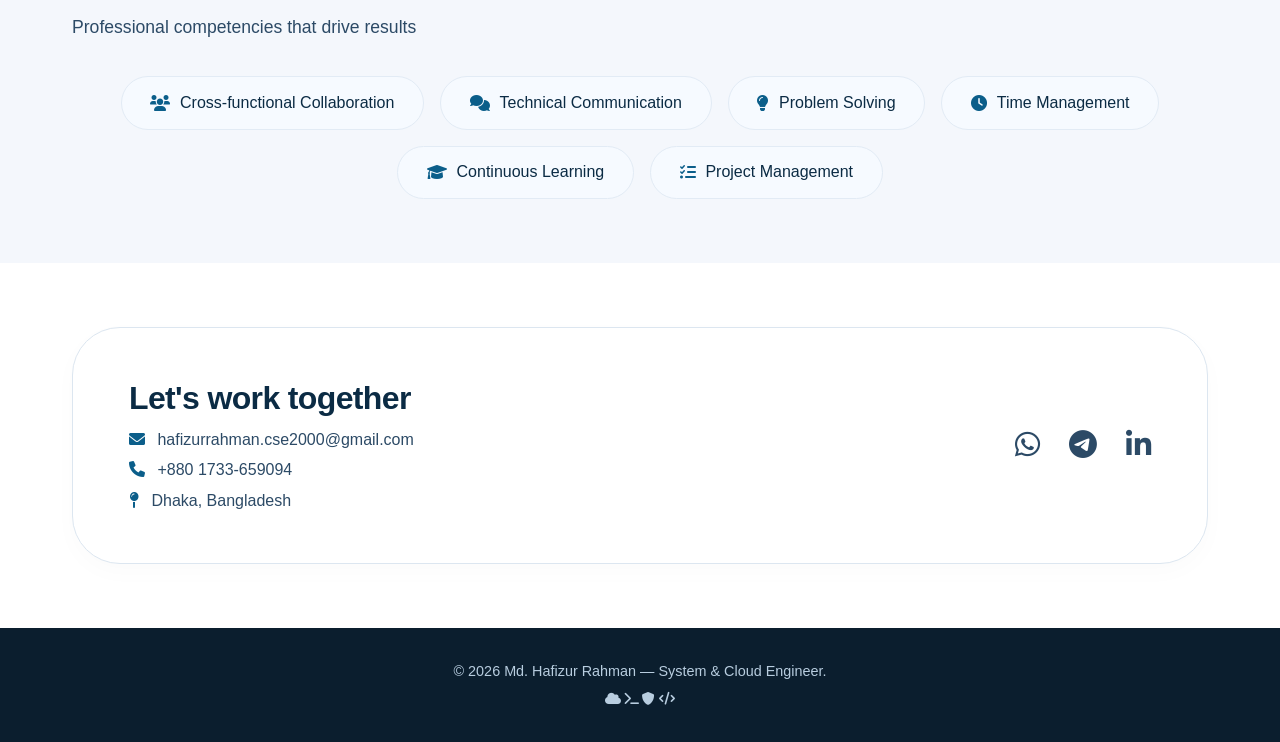
==== commit d3ad3b07: "Update index.html" ====
--- a/index.html
+++ b/index.html
@@ -92,6 +92,23 @@
       color: #fff;
     }
 
+    .btn-small {
+      display: inline-block;
+      padding: 0.4rem 1.2rem;
+      border-radius: 30px;
+      font-size: 0.8rem;
+      margin-top: 1rem;
+      border: 2px solid #0b5e8a;
+      color: #0b5e8a;
+      transition: 0.2s ease;
+      font-weight: 500;
+    }
+
+    .btn-small:hover {
+      background: #0b5e8a;
+      color: #fff;
+    }
+
     .badge {
       background: #e2e9f2;
       color: #1a3a54;
@@ -128,6 +145,12 @@
       background: #e0eef7;
       color: #1a4a66;
       border: 1px solid #b0cce0;
+    }
+
+    .badge-success {
+      background: #d4edda;
+      color: #155724;
+      border: 1px solid #c3e6cb;
     }
 
     /* ----- header / nav ----- */
@@ -205,8 +228,10 @@
 
     .hero-description {
       color: #2a4b68;
-      max-width: 520px;
+      max-width: 600px;
       margin-bottom: 1.8rem;
+      font-size: 1.05rem;
+      line-height: 1.7;
     }
 
     .hero-stats {
@@ -273,6 +298,10 @@
       background: #ffffff;
     }
 
+    .section-dark {
+      background: #f0f5fa;
+    }
+
     /* ----- skills / cards ----- */
     .skills-grid {
       display: grid;
@@ -310,6 +339,59 @@
     .skill-card p {
       font-size: 0.85rem;
       color: #2c4a66;
+    }
+
+    /* ----- toolbox section ----- */
+    .toolbox-grid {
+      display: grid;
+      grid-template-columns: repeat(auto-fit, minmax(220px, 1fr));
+      gap: 2rem;
+      margin-top: 1rem;
+    }
+
+    .toolbox-category {
+      background: #f6faff;
+      padding: 1.8rem 1.5rem;
+      border-radius: 24px;
+      border: 1px solid #e2ebf5;
+      transition: 0.2s;
+    }
+
+    .toolbox-category:hover {
+      border-color: #0b5e8a;
+      box-shadow: 0 8px 20px rgba(11, 94, 138, 0.08);
+    }
+
+    .toolbox-category h4 {
+      font-size: 1.1rem;
+      margin-bottom: 1rem;
+      color: #0b2b44;
+      display: flex;
+      align-items: center;
+      gap: 0.5rem;
+    }
+
+    .toolbox-category h4 i {
+      color: #0b5e8a;
+    }
+
+    .toolbox-category ul {
+      list-style: none;
+      padding: 0;
+    }
+
+    .toolbox-category ul li {
+      padding: 0.3rem 0;
+      color: #2c4a66;
+      font-size: 0.95rem;
+      display: flex;
+      align-items: center;
+      gap: 0.5rem;
+    }
+
+    .toolbox-category ul li i {
+      color: #0b5e8a;
+      font-size: 0.7rem;
     }
 
     /* ----- experience timeline ----- */
@@ -328,6 +410,11 @@
       padding: 1.5rem 2rem;
       border-radius: 24px;
       border-left: 6px solid #0b5e8a;
+      transition: 0.2s;
+    }
+
+    .timeline-item:hover {
+      box-shadow: 0 8px 24px rgba(11, 94, 138, 0.08);
     }
 
     .timeline-year {
@@ -351,6 +438,21 @@
     .timeline-desc {
       color: #2c4a66;
       font-size: 0.95rem;
+      margin-bottom: 0.5rem;
+    }
+
+    .timeline-achievement {
+      color: #0b5e8a;
+      font-size: 0.92rem;
+      background: #e8f0f8;
+      padding: 0.4rem 0.8rem;
+      border-radius: 12px;
+      display: inline-block;
+      margin-top: 0.3rem;
+    }
+
+    .timeline-achievement i {
+      margin-right: 0.4rem;
     }
 
     .badge-group {
@@ -427,7 +529,6 @@
       border-left: 4px solid #8bb3d0;
     }
 
-    /* vendor item style from reference */
     .vendor-item {
       display: inline-flex;
       align-items: center;
@@ -459,7 +560,7 @@
     /* ----- projects ----- */
     .project-grid {
       display: grid;
-      grid-template-columns: repeat(auto-fit, minmax(250px, 1fr));
+      grid-template-columns: repeat(auto-fit, minmax(280px, 1fr));
       gap: 2rem;
     }
 
@@ -470,6 +571,8 @@
       box-shadow: 0 8px 20px rgba(0, 0, 0, 0.02);
       border: 1px solid #e2ebf5;
       transition: 0.25s;
+      display: flex;
+      flex-direction: column;
     }
 
     .project-card:hover {
@@ -485,19 +588,57 @@
 
     .project-card h3 {
       font-size: 1.2rem;
-      margin-bottom: 0.3rem;
+      margin-bottom: 0.5rem;
     }
 
     .project-card p {
       color: #2c4a66;
       font-size: 0.95rem;
       margin-bottom: 1rem;
+      flex-grow: 1;
+    }
+
+    .project-card p strong {
+      color: #0b2b44;
     }
 
     .project-tags {
       display: flex;
       flex-wrap: wrap;
       gap: 0.3rem;
+      margin-bottom: 0.5rem;
+    }
+
+    /* ----- soft skills ----- */
+    .soft-skills-grid {
+      display: flex;
+      flex-wrap: wrap;
+      gap: 1rem;
+      justify-content: center;
+      margin-top: 1rem;
+    }
+
+    .soft-skill-item {
+      background: #f6faff;
+      padding: 0.8rem 1.8rem;
+      border-radius: 40px;
+      border: 1px solid #e2ebf5;
+      font-weight: 500;
+      color: #0b2b44;
+      display: inline-flex;
+      align-items: center;
+      gap: 0.6rem;
+      transition: 0.2s;
+    }
+
+    .soft-skill-item:hover {
+      border-color: #0b5e8a;
+      transform: translateY(-2px);
+    }
+
+    .soft-skill-item i {
+      color: #0b5e8a;
+      font-size: 1rem;
     }
 
     /* ----- contact / footer ----- */
@@ -625,6 +766,7 @@
       <div class="logo"><span>☁️</span> Hafiz<span>ur</span></div>
       <div class="nav-links">
         <a href="#skills">Skills</a>
+        <a href="#toolbox">Toolbox</a>
         <a href="#experience">Experience</a>
         <a href="#credentials">Certifications</a>
         <a href="#projects">Projects</a>
@@ -640,8 +782,9 @@
         <h1>Md. Hafizur <span class="highlight">Rahman</span></h1>
         <div class="hero-tagline"><i class="fas fa-cloud" style="color:#0b5e8a; margin-right:8px;"></i> System & Cloud Engineer</div>
         <p class="hero-description">
-          RHCSA · AWS Certified · 5.5+ years in network operations, cloud infrastructure, and Kubernetes.
-          Passionate about automation, high availability, and DevSecOps.
+          <strong>RHCSA & AWS Certified</strong> Cloud Engineer with <strong>5.5+ years</strong> of experience architecting and maintaining high-availability systems in both on-premise and cloud environments. 
+          Specialized in automating infrastructure delivery with <strong>Terraform</strong> and <strong>Ansible</strong>, and orchestrating containerized applications with <strong>Kubernetes</strong>. 
+          Proven ability to reduce operational costs and improve system reliability through strategic automation and monitoring.
         </p>
         <a href="#contact" class="btn"><i class="fas fa-paper-plane" style="margin-right:8px;"></i> Hire me</a>
         <div class="hero-stats">
@@ -653,6 +796,10 @@
             <i class="fas fa-certificate"></i>
             <div><span class="stat-number">2</span> <span class="stat-label">vendor certs</span></div>
           </div>
+          <div class="stat-item">
+            <i class="fas fa-project-diagram"></i>
+            <div><span class="stat-number">12+</span> <span class="stat-label">projects</span></div>
+          </div>
         </div>
       </div>
       <div class="hero-avatar">
@@ -663,17 +810,67 @@
     </div>
   </section>
 
-  <!-- skills -->
+  <!-- core expertise -->
   <section id="skills" class="section-alt">
     <div class="container">
       <h2>Core expertise</h2>
       <div class="section-subtitle">Cloud · Linux · automation · orchestration</div>
       <div class="skills-grid">
-        <div class="skill-card"><i class="fab fa-aws"></i><h3>AWS</h3><p>EC2, VPC, S3, IAM, CloudFront, RDS</p></div>
+        <div class="skill-card"><i class="fab fa-aws"></i><h3>AWS</h3><p>EC2, VPC, S3, IAM, CloudFront, RDS, Lambda</p></div>
         <div class="skill-card"><i class="fab fa-linux"></i><h3>Linux / RHEL</h3><p>RHCSA, RHEL, CentOS, Ubuntu, SELinux</p></div>
-        <div class="skill-card"><i class="fas fa-cubes"></i><h3>Kubernetes</h3><p>Pods, Deployments, Ingress, Helm, GitOps</p></div>
+        <div class="skill-card"><i class="fas fa-cubes"></i><h3>Kubernetes</h3><p>EKS, Pods, Deployments, Ingress, Helm, GitOps</p></div>
         <div class="skill-card"><i class="fas fa-code"></i><h3>IaC</h3><p>Terraform, Ansible, CloudFormation</p></div>
         <div class="skill-card"><i class="fas fa-chart-line"></i><h3>Monitoring</h3><p>Prometheus, Grafana, Nagios, Cacti</p></div>
+        <div class="skill-card"><i class="fas fa-sync-alt"></i><h3>CI/CD</h3><p>Jenkins, GitHub Actions, GitLab CI</p></div>
+      </div>
+    </div>
+  </section>
+
+  <!-- technical toolbox -->
+  <section id="toolbox" class="section-dark">
+    <div class="container">
+      <h2>Technical Toolbox</h2>
+      <div class="section-subtitle">A detailed look at my daily tools and technologies</div>
+      <div class="toolbox-grid">
+        <div class="toolbox-category">
+          <h4><i class="fas fa-cloud"></i> Cloud & IaC</h4>
+          <ul>
+            <li><i class="fas fa-check-circle"></i> AWS (EC2, VPC, S3, RDS, IAM, Lambda)</li>
+            <li><i class="fas fa-check-circle"></i> Terraform / OpenTofu</li>
+            <li><i class="fas fa-check-circle"></i> AWS CloudFormation</li>
+            <li><i class="fas fa-check-circle"></i> Ansible (Automation & Config Mgmt)</li>
+          </ul>
+        </div>
+
+        <div class="toolbox-category">
+          <h4><i class="fas fa-code"></i> CI/CD & Automation</h4>
+          <ul>
+            <li><i class="fas fa-check-circle"></i> Jenkins, GitLab CI</li>
+            <li><i class="fas fa-check-circle"></i> GitHub Actions</li>
+            <li><i class="fas fa-check-circle"></i> Git (GitHub, GitLab)</li>
+            <li><i class="fas fa-check-circle"></i> Python, Bash Scripting</li>
+          </ul>
+        </div>
+
+        <div class="toolbox-category">
+          <h4><i class="fas fa-cubes"></i> Containers & Orchestration</h4>
+          <ul>
+            <li><i class="fas fa-check-circle"></i> Kubernetes (EKS, K8s)</li>
+            <li><i class="fas fa-check-circle"></i> Docker, Podman</li>
+            <li><i class="fas fa-check-circle"></i> Helm, Kustomize</li>
+            <li><i class="fas fa-check-circle"></i> ArgoCD (GitOps)</li>
+          </ul>
+        </div>
+
+        <div class="toolbox-category">
+          <h4><i class="fas fa-eye"></i> Monitoring & Logging</h4>
+          <ul>
+            <li><i class="fas fa-check-circle"></i> Prometheus, Grafana</li>
+            <li><i class="fas fa-check-circle"></i> ELK Stack / Loki</li>
+            <li><i class="fas fa-check-circle"></i> Nagios, Cacti</li>
+            <li><i class="fas fa-check-circle"></i> AWS CloudWatch</li>
+          </ul>
+        </div>
       </div>
     </div>
   </section>
@@ -682,7 +879,7 @@
   <section id="experience">
     <div class="container">
       <h2>Experience</h2>
-      <div class="section-subtitle">Network operations · cloud engineering</div>
+      <div class="section-subtitle">Network operations · cloud engineering · measurable results</div>
       <div class="timeline">
         <div class="timeline-item">
           <div class="timeline-year">2024 – now</div>
@@ -693,6 +890,9 @@
               Managing large-scale network and cloud infrastructure, ensuring high availability, 
               and automating operational tasks with Ansible and Python.
             </div>
+            <div class="timeline-achievement">
+              <i class="fas fa-chart-line"></i> Reduced incident response time by 25% through automated Ansible playbooks
+            </div>
             <div class="badge-group">
               <span class="badge badge-cloud">AWS</span>
               <span class="badge badge-sys">Ansible</span>
@@ -709,6 +909,9 @@
               Operated and maintained A2P SMS platform infrastructure, monitored systems via Grafana/Prometheus, 
               and resolved critical incidents.
             </div>
+            <div class="timeline-achievement">
+              <i class="fas fa-check-circle"></i> Maintained 99.9% platform uptime for 1M+ messages/day
+            </div>
             <div class="badge-group">
               <span class="badge badge-cloud">Grafana</span>
               <span class="badge badge-sys">Prometheus</span>
@@ -724,6 +927,9 @@
             <div class="timeline-desc">
               Managed ISP core network, Linux servers, virtualization (VMware, Proxmox), 
               and implemented monitoring solutions.
+            </div>
+            <div class="timeline-achievement">
+              <i class="fas fa-dollar-sign"></i> Reduced hardware costs by 30% through virtualization migration
             </div>
             <div class="badge-group">
               <span class="badge badge-sys">VMware</span>
@@ -812,49 +1018,90 @@
     </div>
   </section>
 
+
   <!-- projects -->
-  <section id="projects">
+  <section id="projects" class="section-dark">
     <div class="container">
       <h2>Key projects</h2>
-      <div class="section-subtitle">Cloud, Kubernetes & automation</div>
+      <div class="section-subtitle">Cloud, Kubernetes & automation with measurable outcomes</div>
       <div class="project-grid">
         <div class="project-card">
           <i class="fas fa-cloud-upload-alt"></i>
           <h3>AWS HA Infrastructure</h3>
-          <p>Designed and deployed highly available architecture using EC2, Auto Scaling, Load Balancers, VPC, and S3.</p>
+          <p>
+            <strong>Challenge:</strong> Manual infrastructure provisioning was slow and error-prone.
+            <br>
+            <strong>Solution:</strong> Designed and deployed highly available architecture using EC2, Auto Scaling, Load Balancers, VPC, and S3 with Terraform for IaC.
+            <br>
+            <strong>Result:</strong> Achieved 99.95% SLA with full environment rebuilds in under 15 minutes.
+          </p>
           <div class="project-tags">
             <span class="badge badge-cloud">AWS</span>
             <span class="badge badge-cloud">Terraform</span>
+            <span class="badge badge-sys">Auto Scaling</span>
           </div>
+          <a href="#" class="btn-small"><i class="fab fa-github"></i> View on GitHub</a>
         </div>
         <div class="project-card">
           <i class="fas fa-dharmachakra"></i>
-          <h3>K8s 3‑tier deployment</h3>
-          <p>Deployed stateful & stateless applications on Kubernetes with Ingress, Persistent Volumes, and blue‑green strategy.</p>
+          <h3>K8s GitOps with ArgoCD</h3>
+          <p>
+            <strong>Challenge:</strong> Slow and inconsistent deployment processes.
+            <br>
+            <strong>Solution:</strong> Implemented GitOps workflow using ArgoCD for a 3-tier application on Kubernetes with Ingress and Persistent Volumes.
+            <br>
+            <strong>Result:</strong> Reduced deployment time by 40% and enabled automatic rollbacks on failure.
+          </p>
           <div class="project-tags">
             <span class="badge badge-cloud">Kubernetes</span>
-            <span class="badge badge-sys">Helm</span>
+            <span class="badge badge-sys">ArgoCD</span>
+            <span class="badge badge-cloud">Helm</span>
           </div>
+          <a href="#" class="btn-small"><i class="fab fa-github"></i> View on GitHub</a>
         </div>
         <div class="project-card">
           <i class="fas fa-chart-pie"></i>
-          <h3>Grafana · Prometheus stack</h3>
-          <p>Built real‑time dashboards and alerting for infrastructure health, integrated with AWS and on‑prem systems.</p>
+          <h3>Monitoring Stack with Prometheus</h3>
+          <p>
+            <strong>Challenge:</strong> No visibility into system health and performance.
+            <br>
+            <strong>Solution:</strong> Built real-time dashboards and alerting using Grafana and Prometheus, integrated with AWS and on-premise systems.
+            <br>
+            <strong>Result:</strong> Proactively identified 90% of potential system bottlenecks before user impact.
+          </p>
           <div class="project-tags">
             <span class="badge badge-cloud">Grafana</span>
             <span class="badge badge-sys">Prometheus</span>
+            <span class="badge badge-cloud">AWS CloudWatch</span>
           </div>
+          <a href="#" class="btn-small"><i class="fab fa-github"></i> View on GitHub</a>
         </div>
       </div>
     </div>
   </section>
 
+  <!-- soft skills -->
+  <section id="soft-skills">
+    <div class="container">
+      <h2>Beyond Technology</h2>
+      <div class="section-subtitle">Professional competencies that drive results</div>
+      <div class="soft-skills-grid">
+        <span class="soft-skill-item"><i class="fas fa-users"></i> Cross-functional Collaboration</span>
+        <span class="soft-skill-item"><i class="fas fa-comments"></i> Technical Communication</span>
+        <span class="soft-skill-item"><i class="fas fa-lightbulb"></i> Problem Solving</span>
+        <span class="soft-skill-item"><i class="fas fa-clock"></i> Time Management</span>
+        <span class="soft-skill-item"><i class="fas fa-graduation-cap"></i> Continuous Learning</span>
+        <span class="soft-skill-item"><i class="fas fa-tasks"></i> Project Management</span>
+      </div>
+    </div>
+  </section>
+
   <!-- contact -->
-  <section id="contact">
+  <section id="contact" class="section-alt">
     <div class="container">
       <div class="contact-box">
         <div>
-          <h2>Let’s work together</h2>
+          <h2>Let's work together</h2>
           <p><i class="fas fa-envelope" style="color:#0b5e8a; margin-right:8px;"></i> hafizurrahman.cse2000@gmail.com</p>
           <p><i class="fas fa-phone" style="color:#0b5e8a; margin-right:8px;"></i> +880 1733-659094</p>
           <p><i class="fas fa-map-pin" style="color:#0b5e8a; margin-right:8px;"></i> Dhaka, Bangladesh</p>
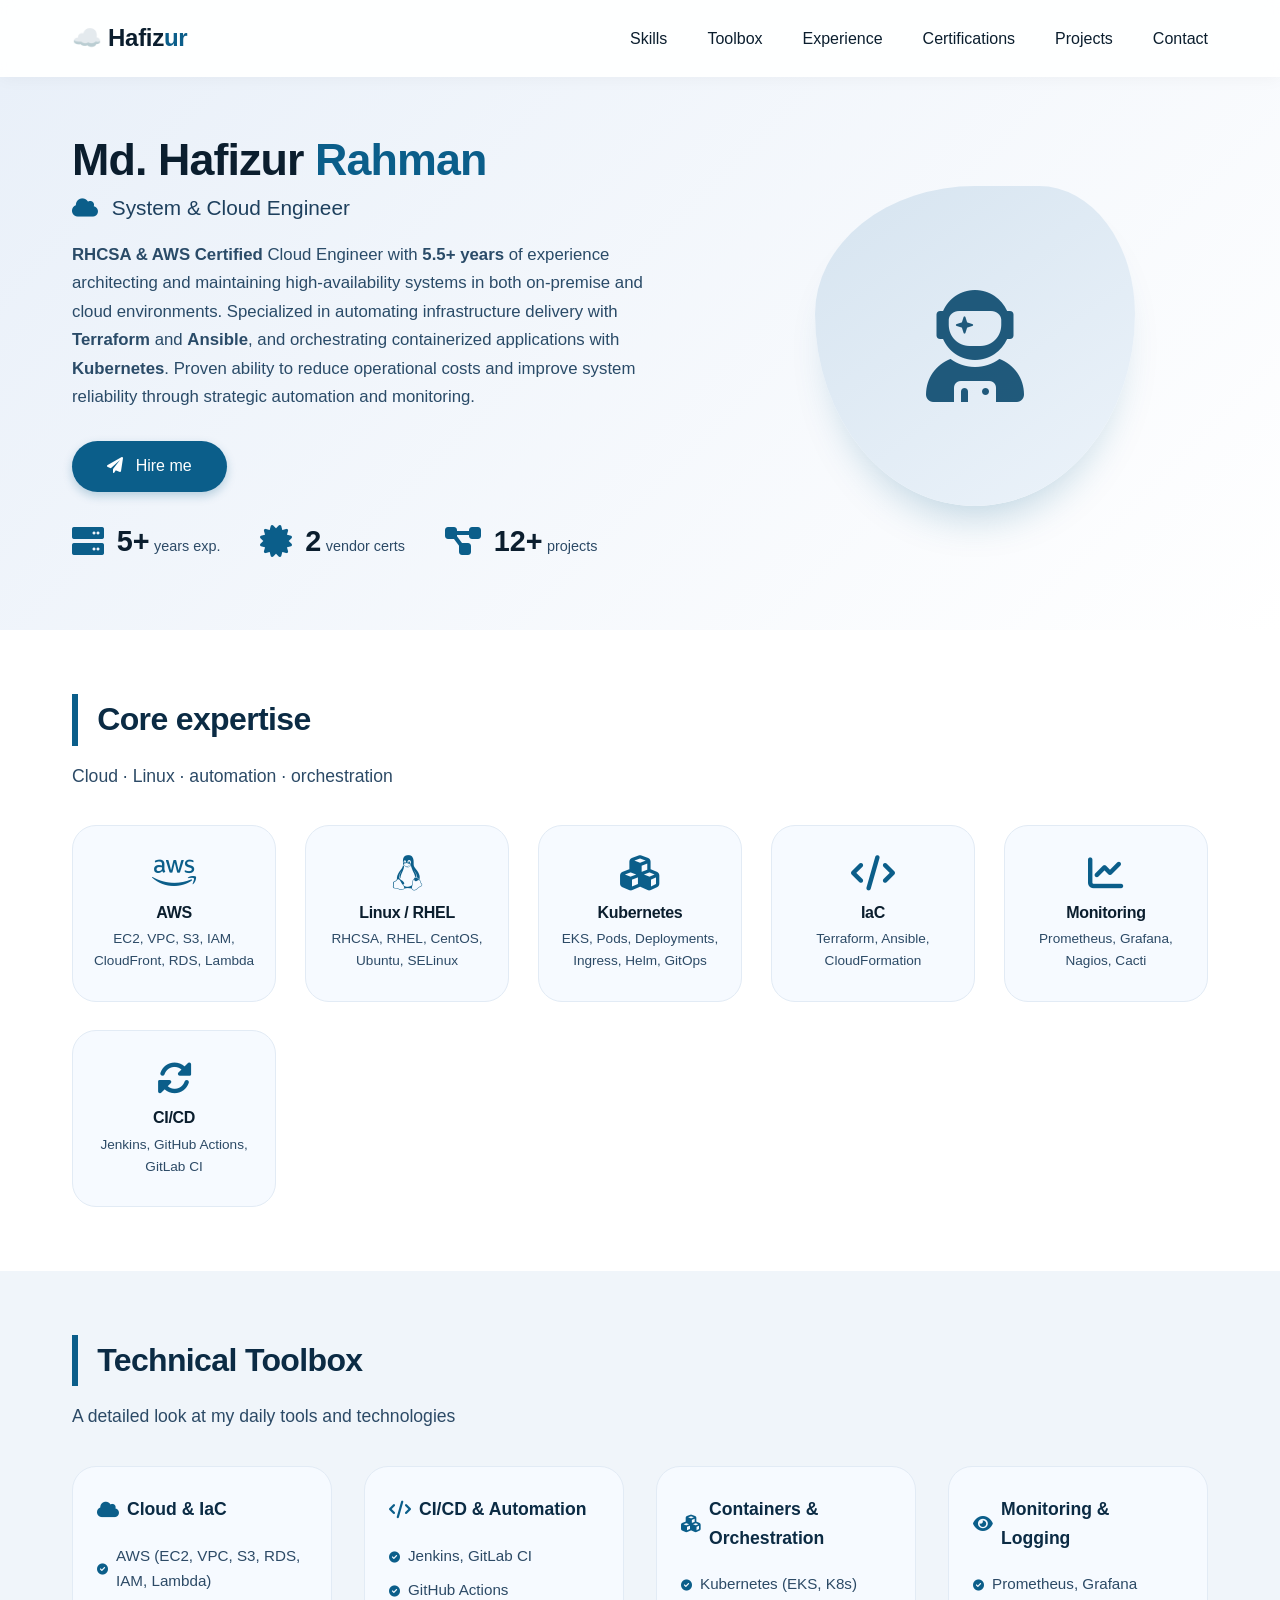
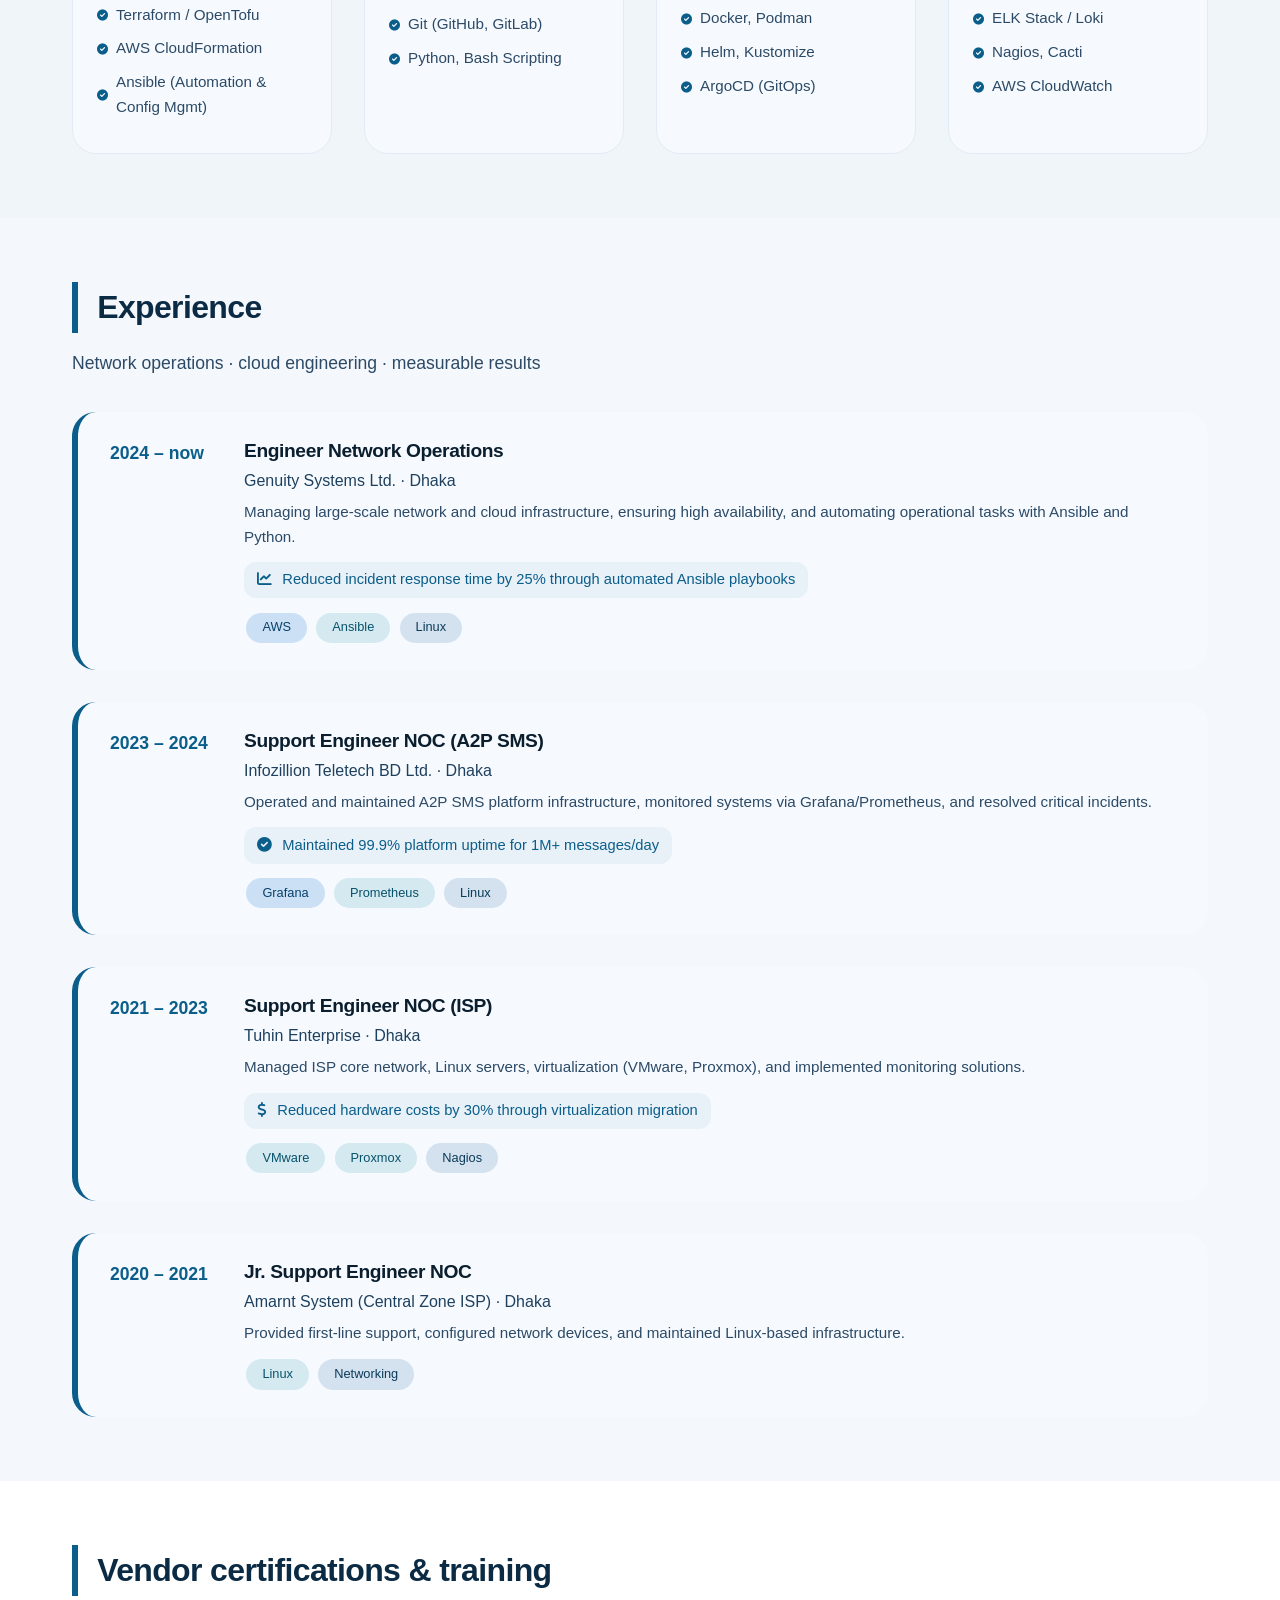
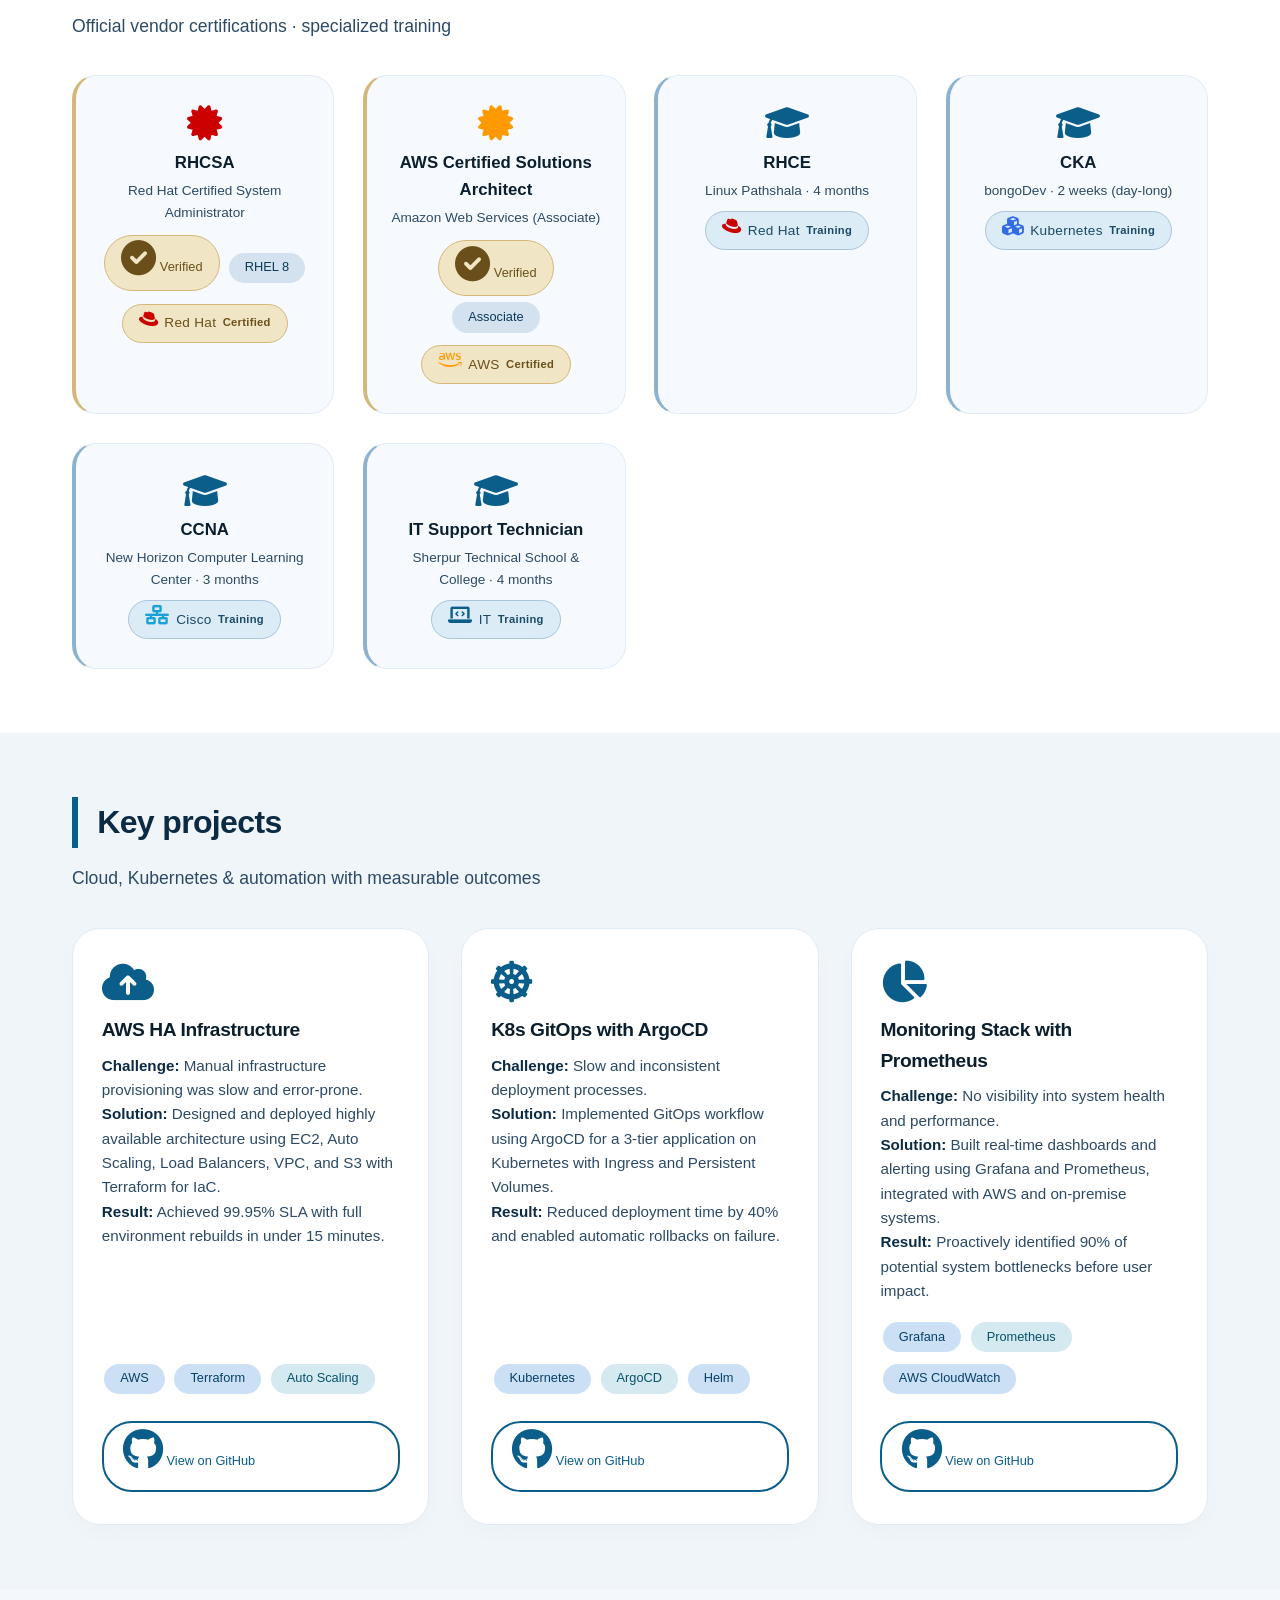
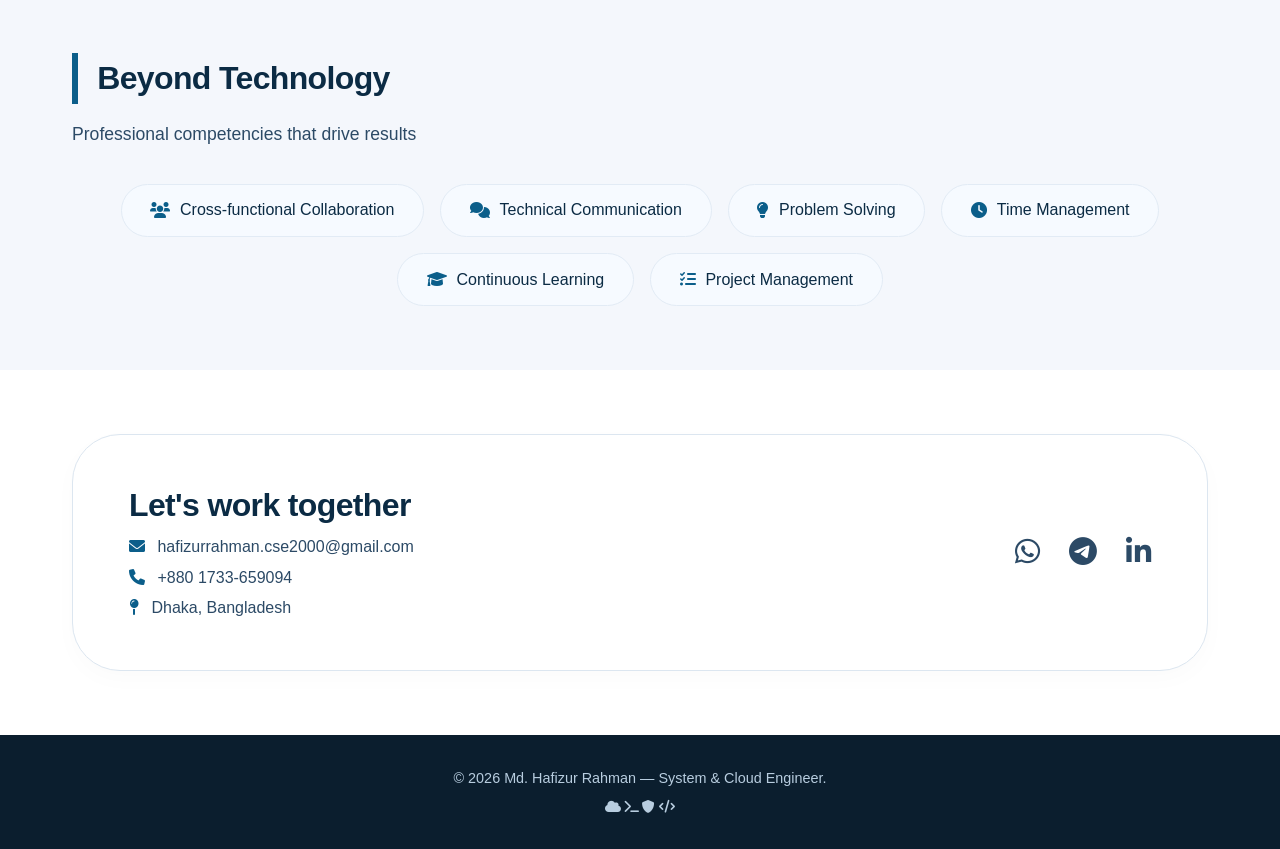
==== commit 91526a77: "Update index.html" ====
--- a/index.html
+++ b/index.html
@@ -963,25 +963,39 @@
       <h2>Vendor certifications & training</h2>
       <div class="section-subtitle">Official vendor certifications · specialized training</div>
       <div class="credential-grid">
-        <!-- vendor certifications with logos -->
+        <!-- RHCSA Certification - Clickable to Red Hat verification -->
         <div class="credential-card vendor-cert">
-          <i class="fas fa-certificate" style="color:#b8860b;"></i>
+          <i class="fas fa-certificate" style="color:#cc0000;"></i>
           <h4>RHCSA</h4>
           <div class="issuer">Red Hat Certified System Administrator</div>
+          <div style="margin-top: 0.5rem;">
+            <a href="https://rhtapps.redhat.com/verify?certId=RHCSA" target="_blank" class="cert-verify-link" title="Verify on Red Hat official site">
+              <span class="badge badge-cert"><i class="fas fa-check-circle"></i> Verified</span>
+            </a>
+            <span class="badge badge-primary">RHEL 8</span>
+          </div>
           <span class="type-badge type-cert">
             <span class="vendor-item"><i class="fab fa-redhat logo-redhat"></i> Red Hat</span> Certified
           </span>
         </div>
+
+        <!-- AWS Certification - Clickable to AWS verification -->
         <div class="credential-card vendor-cert">
-          <i class="fas fa-certificate" style="color:#b8860b;"></i>
+          <i class="fas fa-certificate" style="color:#ff9900;"></i>
           <h4>AWS Certified Solutions Architect</h4>
           <div class="issuer">Amazon Web Services (Associate)</div>
+          <div style="margin-top: 0.5rem;">
+            <a href="https://www.credly.com/badges/aws-certified-solutions-architect-associate" target="_blank" class="cert-verify-link" title="Verify on AWS/Credly official site">
+              <span class="badge badge-cert"><i class="fas fa-check-circle"></i> Verified</span>
+            </a>
+            <span class="badge badge-primary">Associate</span>
+          </div>
           <span class="type-badge type-cert">
             <span class="vendor-item"><i class="fab fa-aws logo-aws"></i> AWS</span> Certified
           </span>
         </div>
 
-        <!-- training with vendor logos -->
+        <!-- Training: RHCE -->
         <div class="credential-card training-item">
           <i class="fas fa-graduation-cap" style="color:#0b5e8a;"></i>
           <h4>RHCE</h4>
@@ -990,6 +1004,8 @@
             <span class="vendor-item"><i class="fab fa-redhat logo-redhat"></i> Red Hat</span> Training
           </span>
         </div>
+
+        <!-- Training: CKA -->
         <div class="credential-card training-item">
           <i class="fas fa-graduation-cap" style="color:#0b5e8a;"></i>
           <h4>CKA</h4>
@@ -998,6 +1014,8 @@
             <span class="vendor-item"><i class="fas fa-cubes logo-kubernetes"></i> Kubernetes</span> Training
           </span>
         </div>
+
+        <!-- Training: CCNA -->
         <div class="credential-card training-item">
           <i class="fas fa-graduation-cap" style="color:#0b5e8a;"></i>
           <h4>CCNA</h4>
@@ -1006,6 +1024,8 @@
             <span class="vendor-item"><i class="fas fa-network-wired logo-cisco"></i> Cisco</span> Training
           </span>
         </div>
+
+        <!-- Training: IT Support Technician -->
         <div class="credential-card training-item">
           <i class="fas fa-graduation-cap" style="color:#0b5e8a;"></i>
           <h4>IT Support Technician</h4>
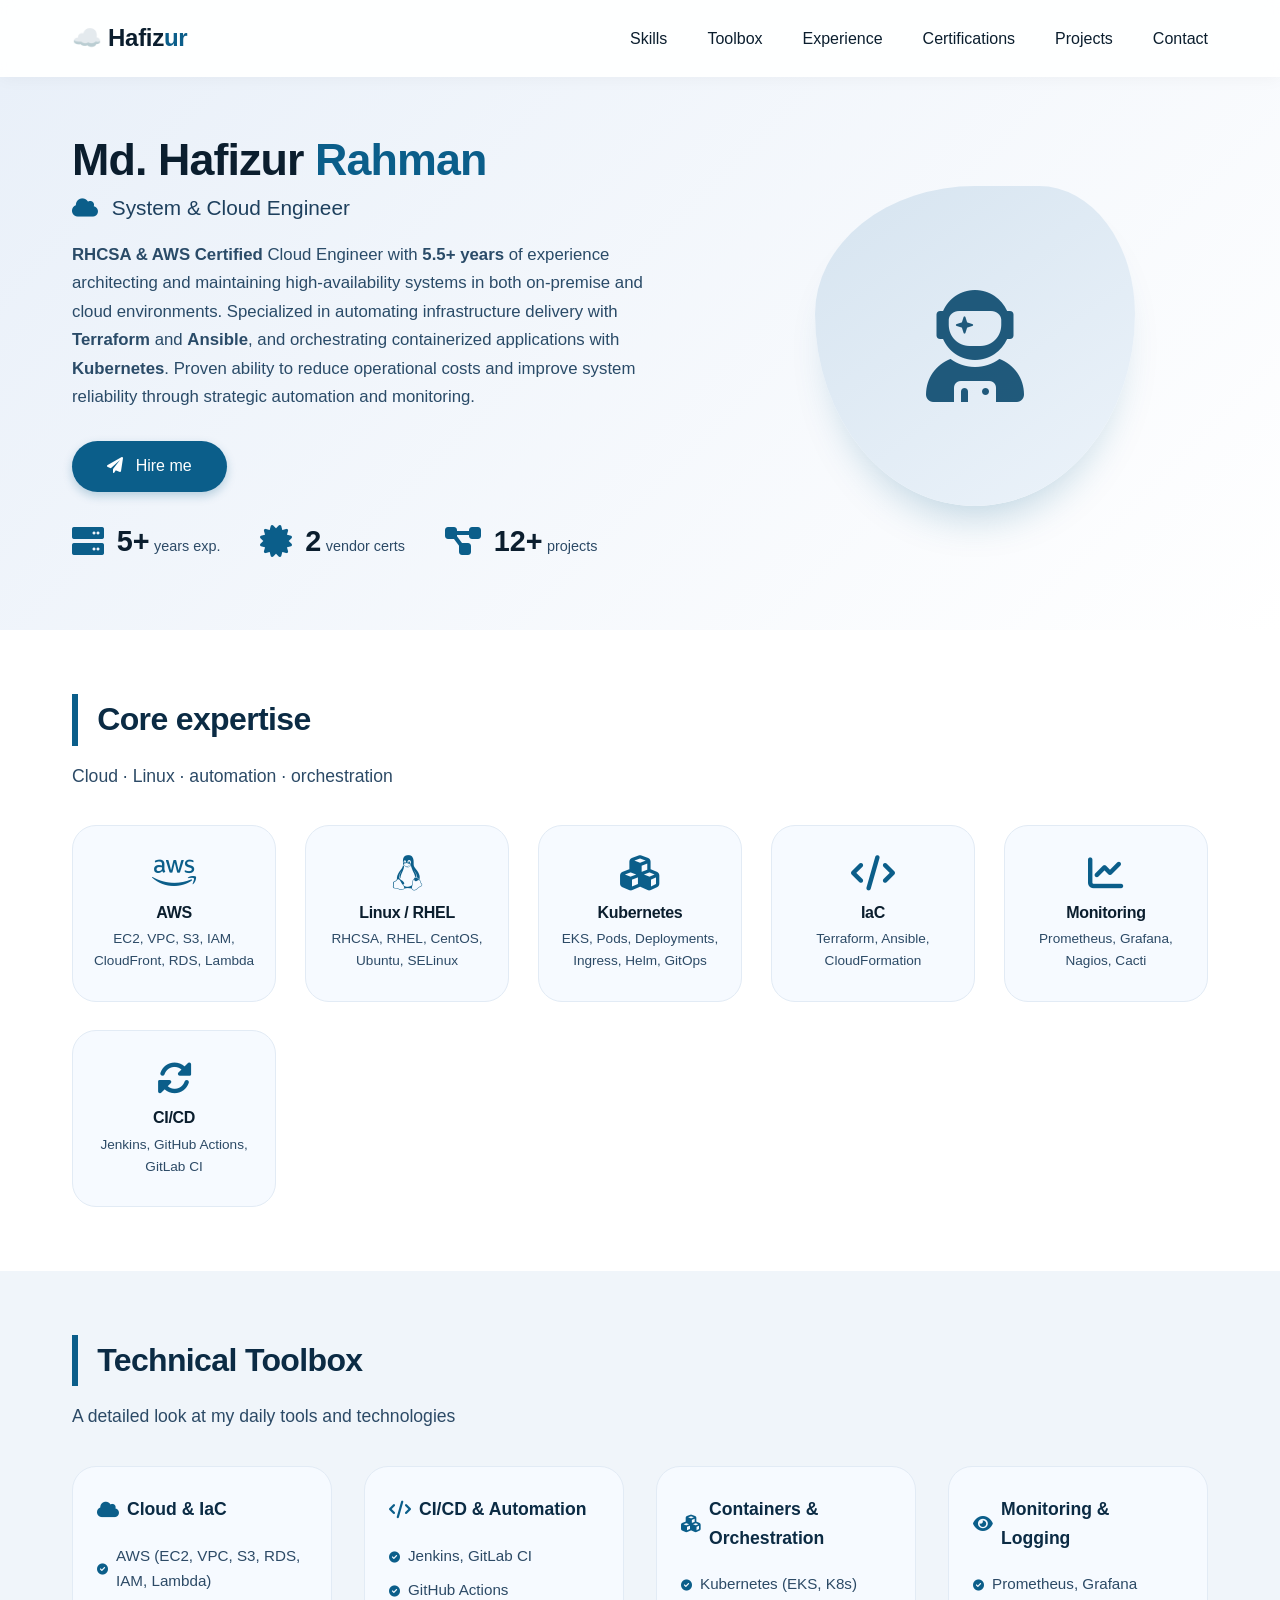
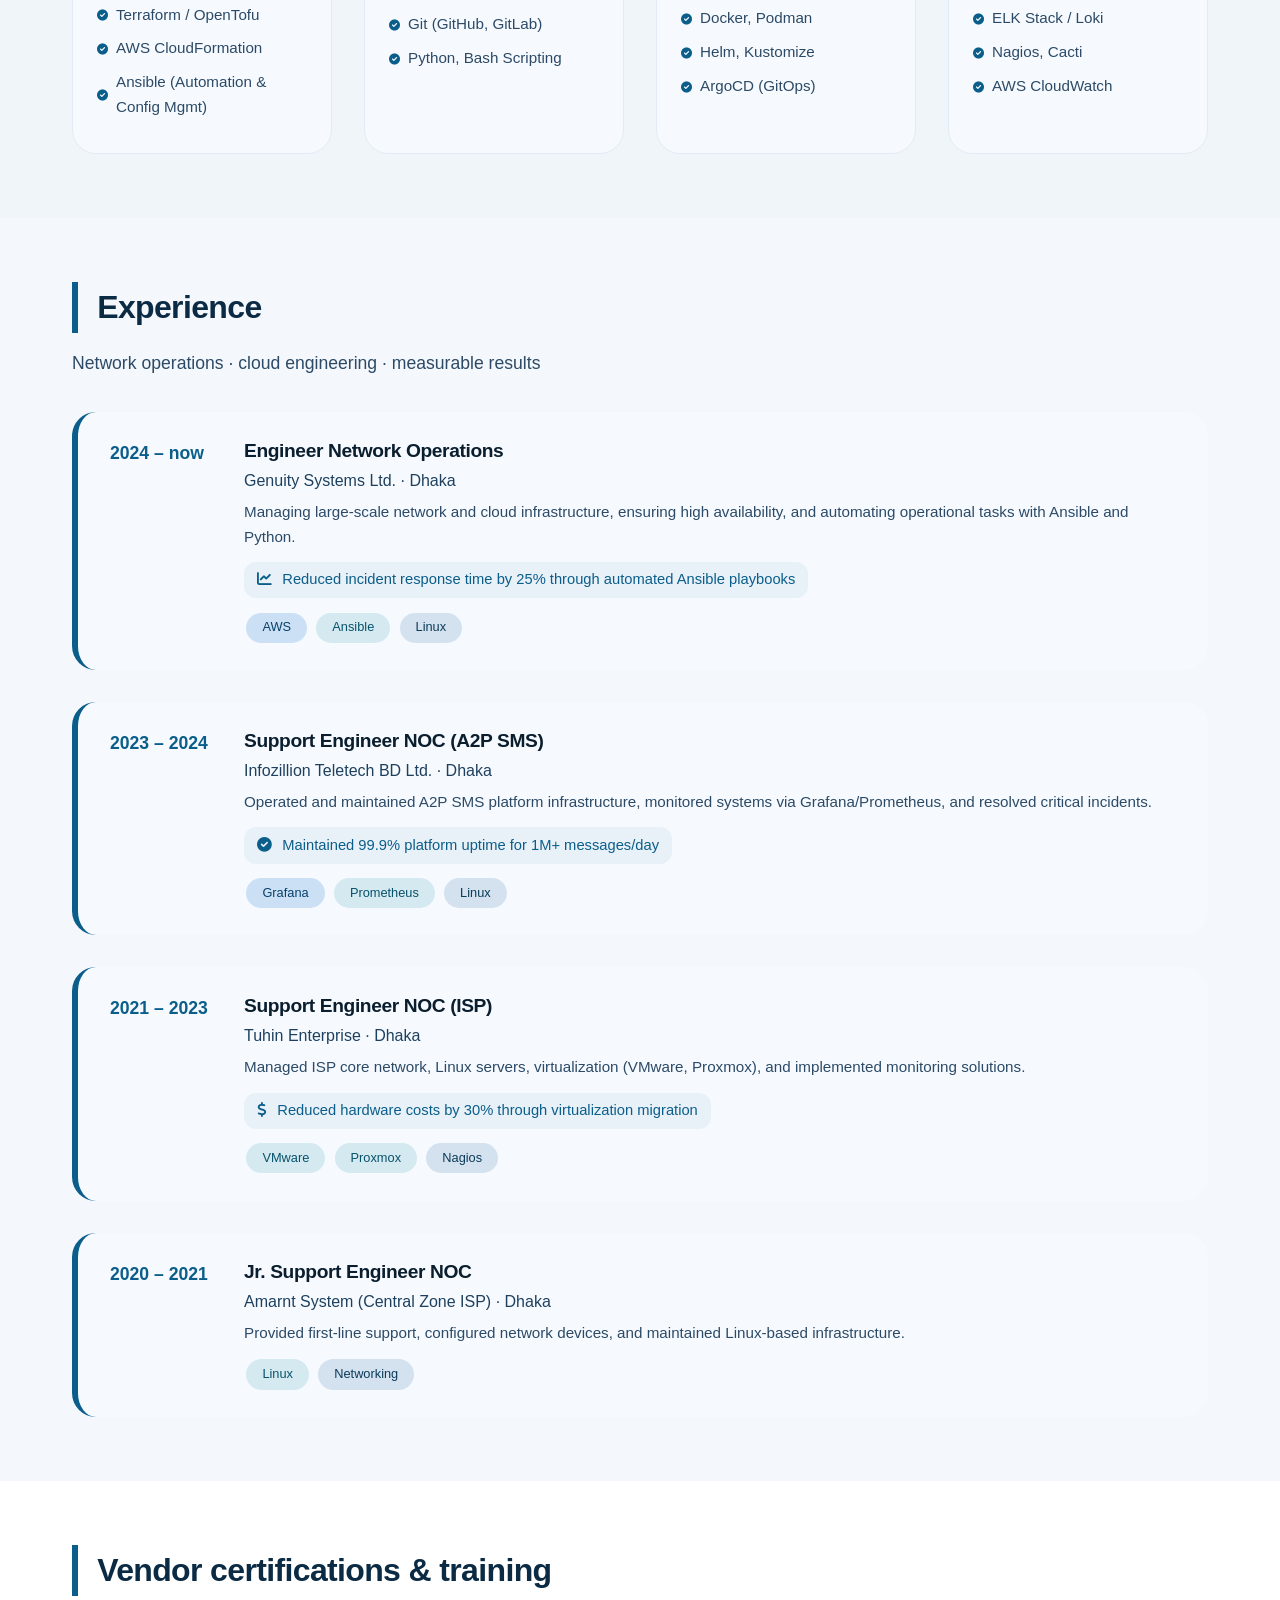
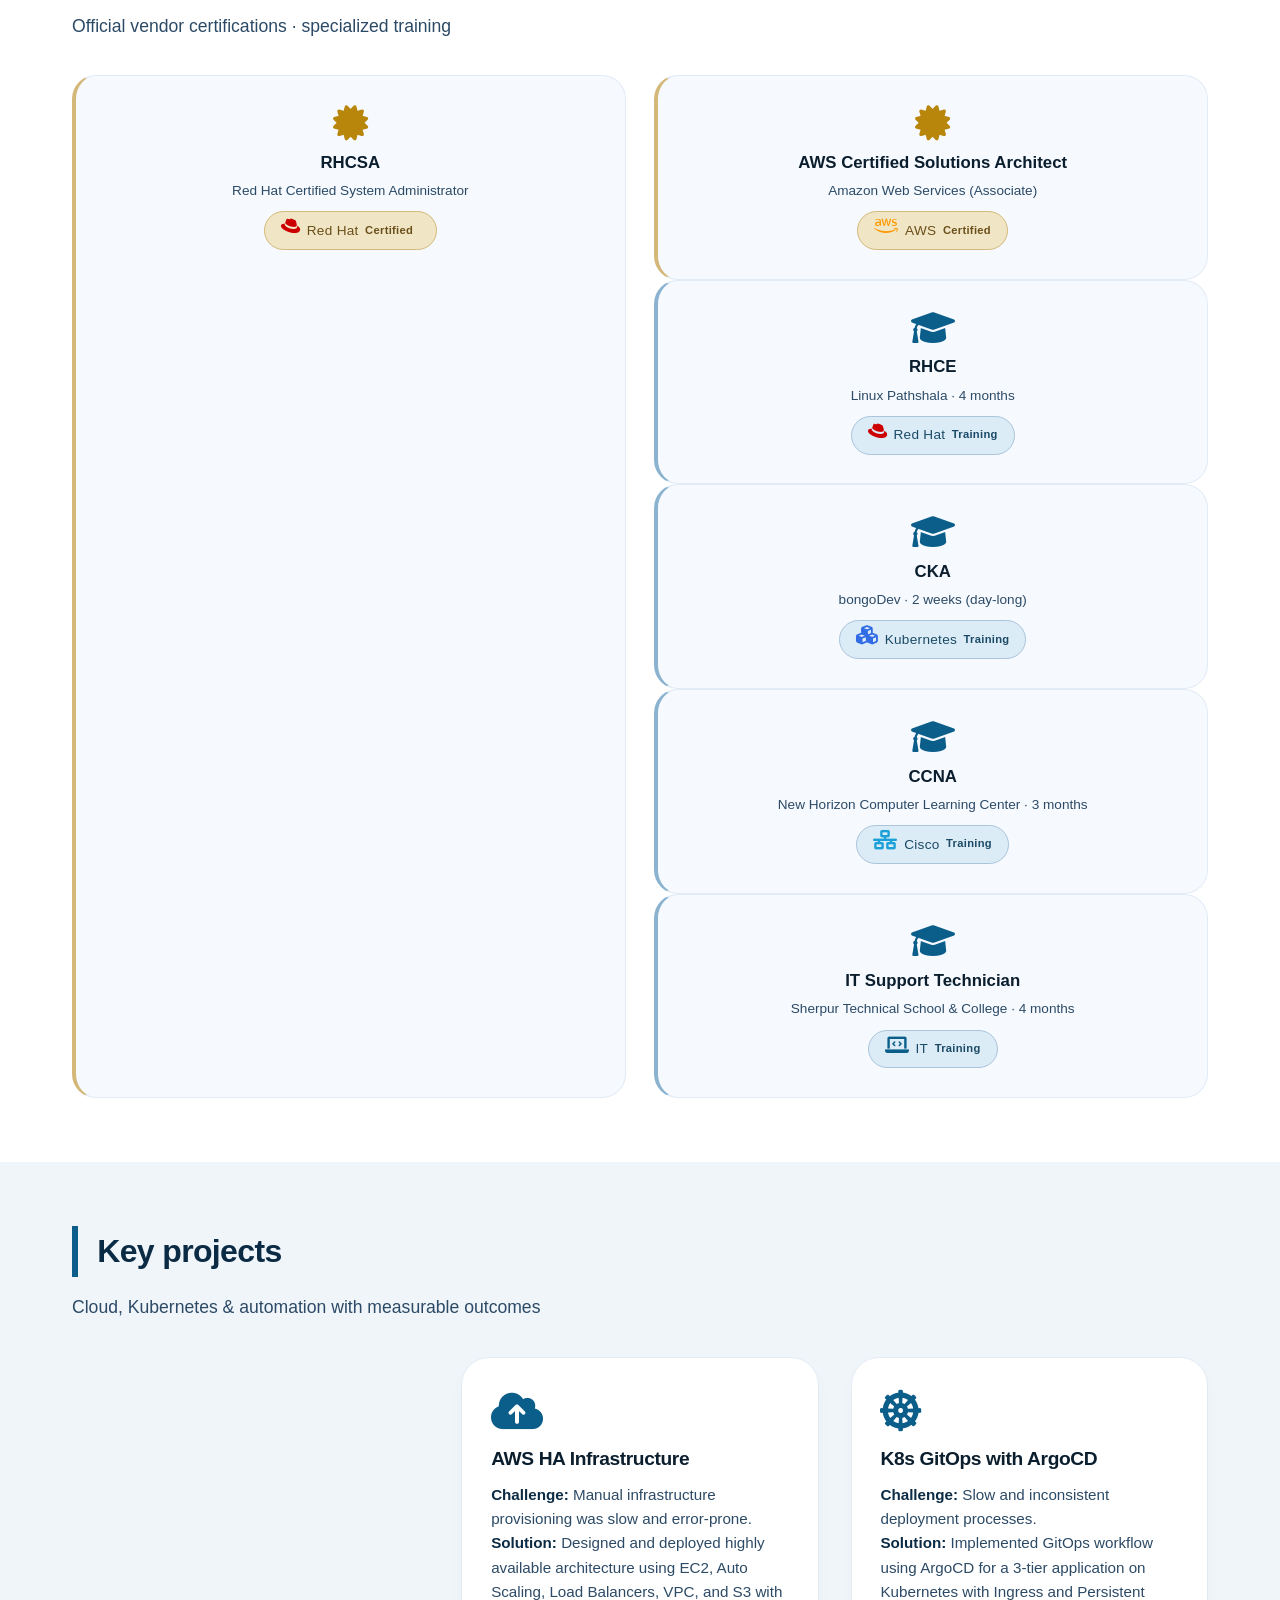
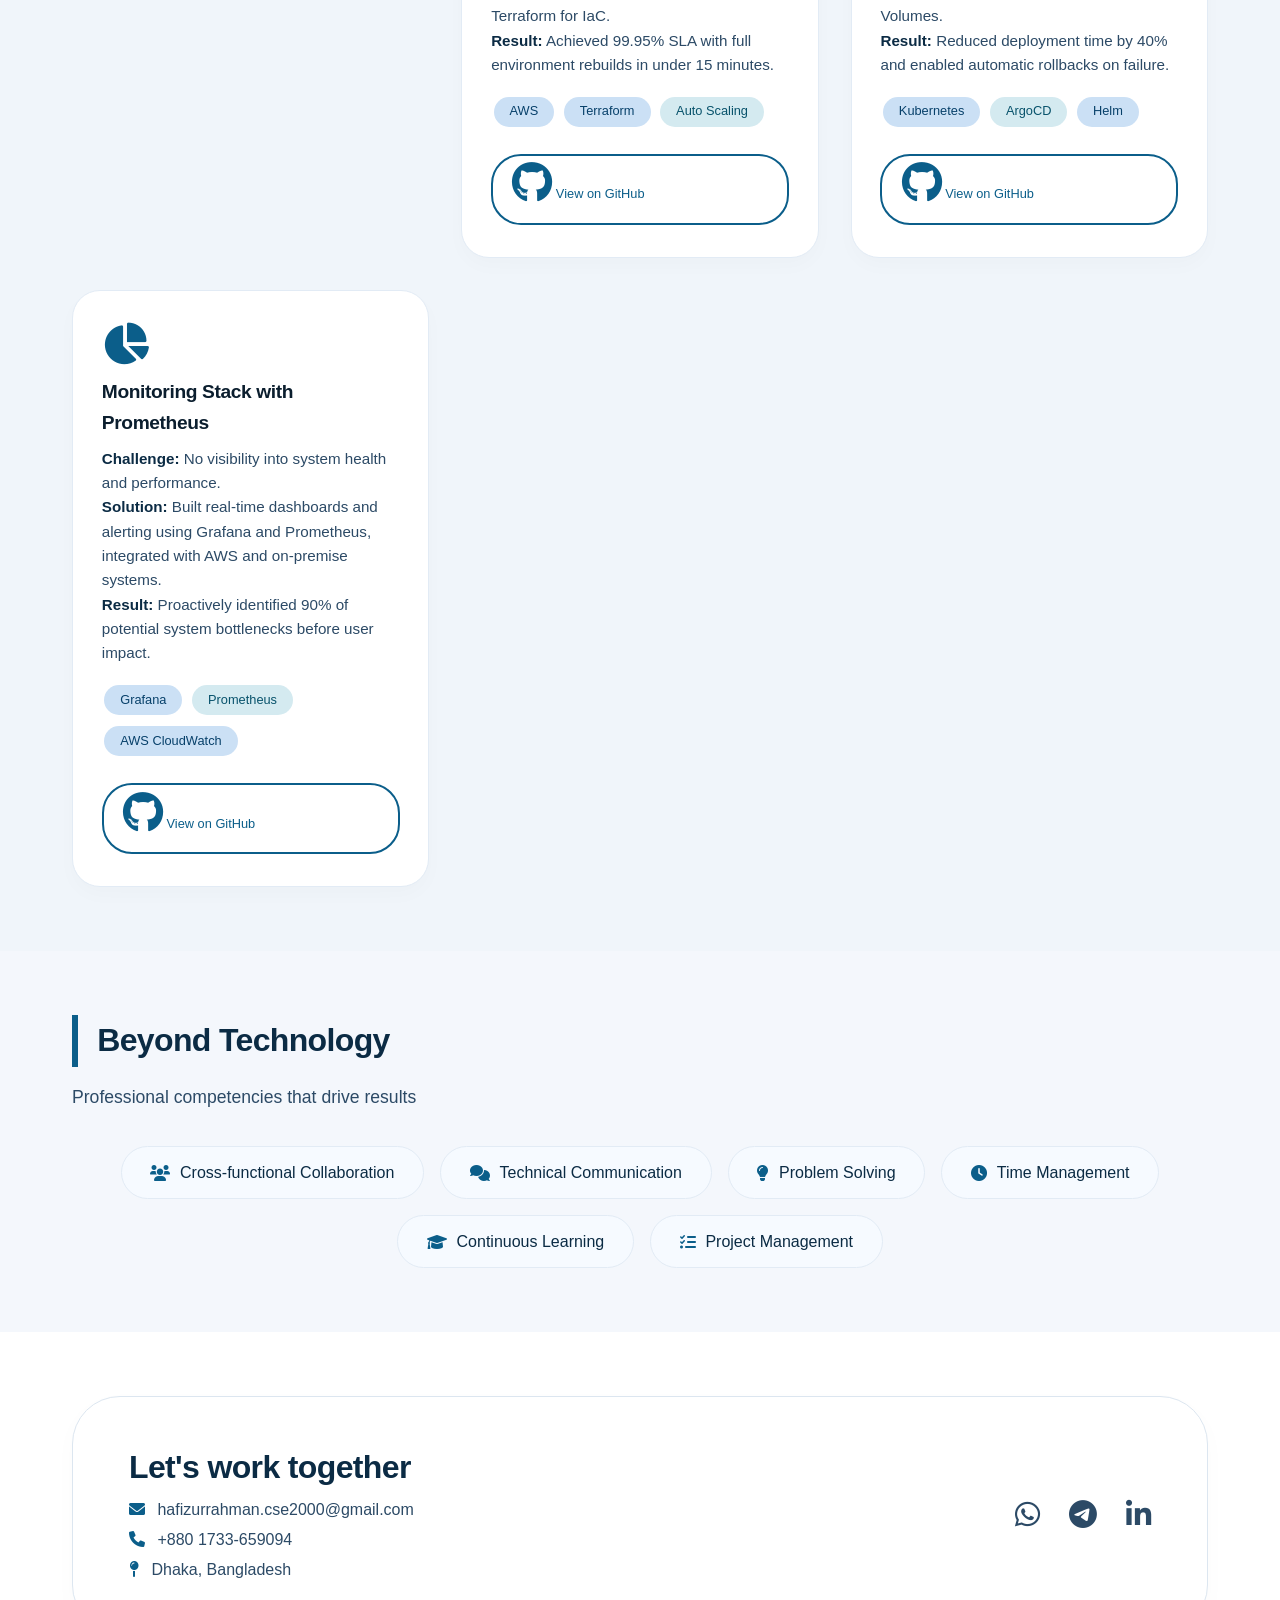
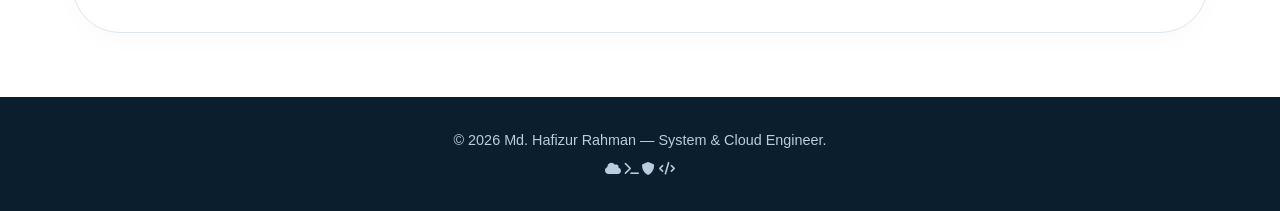
==== commit 54e631f5: "Update index.html" ====
--- a/index.html
+++ b/index.html
@@ -963,39 +963,26 @@
       <h2>Vendor certifications & training</h2>
       <div class="section-subtitle">Official vendor certifications · specialized training</div>
       <div class="credential-grid">
-        <!-- RHCSA Certification - Clickable to Red Hat verification -->
+        <!-- vendor certifications with logos -->
         <div class="credential-card vendor-cert">
-          <i class="fas fa-certificate" style="color:#cc0000;"></i>
+          <i class="fas fa-certificate" style="color:#b8860b;"></i>
           <h4>RHCSA</h4>
           <div class="issuer">Red Hat Certified System Administrator</div>
-          <div style="margin-top: 0.5rem;">
-            <a href="https://rhtapps.redhat.com/verify?certId=RHCSA" target="_blank" class="cert-verify-link" title="Verify on Red Hat official site">
-              <span class="badge badge-cert"><i class="fas fa-check-circle"></i> Verified</span>
-            </a>
-            <span class="badge badge-primary">RHEL 8</span>
-          </div>
           <span class="type-badge type-cert">
             <span class="vendor-item"><i class="fab fa-redhat logo-redhat"></i> Red Hat</span> Certified
+            <a href="https://rhtapps.redhat.com/verify?certId=YOUR_CERT_ID">
           </span>
         </div>
-
-        <!-- AWS Certification - Clickable to AWS verification -->
         <div class="credential-card vendor-cert">
-          <i class="fas fa-certificate" style="color:#ff9900;"></i>
+          <i class="fas fa-certificate" style="color:#b8860b;"></i>
           <h4>AWS Certified Solutions Architect</h4>
           <div class="issuer">Amazon Web Services (Associate)</div>
-          <div style="margin-top: 0.5rem;">
-            <a href="https://www.credly.com/badges/aws-certified-solutions-architect-associate" target="_blank" class="cert-verify-link" title="Verify on AWS/Credly official site">
-              <span class="badge badge-cert"><i class="fas fa-check-circle"></i> Verified</span>
-            </a>
-            <span class="badge badge-primary">Associate</span>
-          </div>
           <span class="type-badge type-cert">
             <span class="vendor-item"><i class="fab fa-aws logo-aws"></i> AWS</span> Certified
           </span>
         </div>
 
-        <!-- Training: RHCE -->
+        <!-- training with vendor logos -->
         <div class="credential-card training-item">
           <i class="fas fa-graduation-cap" style="color:#0b5e8a;"></i>
           <h4>RHCE</h4>
@@ -1004,8 +991,6 @@
             <span class="vendor-item"><i class="fab fa-redhat logo-redhat"></i> Red Hat</span> Training
           </span>
         </div>
-
-        <!-- Training: CKA -->
         <div class="credential-card training-item">
           <i class="fas fa-graduation-cap" style="color:#0b5e8a;"></i>
           <h4>CKA</h4>
@@ -1014,8 +999,6 @@
             <span class="vendor-item"><i class="fas fa-cubes logo-kubernetes"></i> Kubernetes</span> Training
           </span>
         </div>
-
-        <!-- Training: CCNA -->
         <div class="credential-card training-item">
           <i class="fas fa-graduation-cap" style="color:#0b5e8a;"></i>
           <h4>CCNA</h4>
@@ -1024,8 +1007,6 @@
             <span class="vendor-item"><i class="fas fa-network-wired logo-cisco"></i> Cisco</span> Training
           </span>
         </div>
-
-        <!-- Training: IT Support Technician -->
         <div class="credential-card training-item">
           <i class="fas fa-graduation-cap" style="color:#0b5e8a;"></i>
           <h4>IT Support Technician</h4>
@@ -1037,7 +1018,6 @@
       </div>
     </div>
   </section>
-
 
   <!-- projects -->
   <section id="projects" class="section-dark">
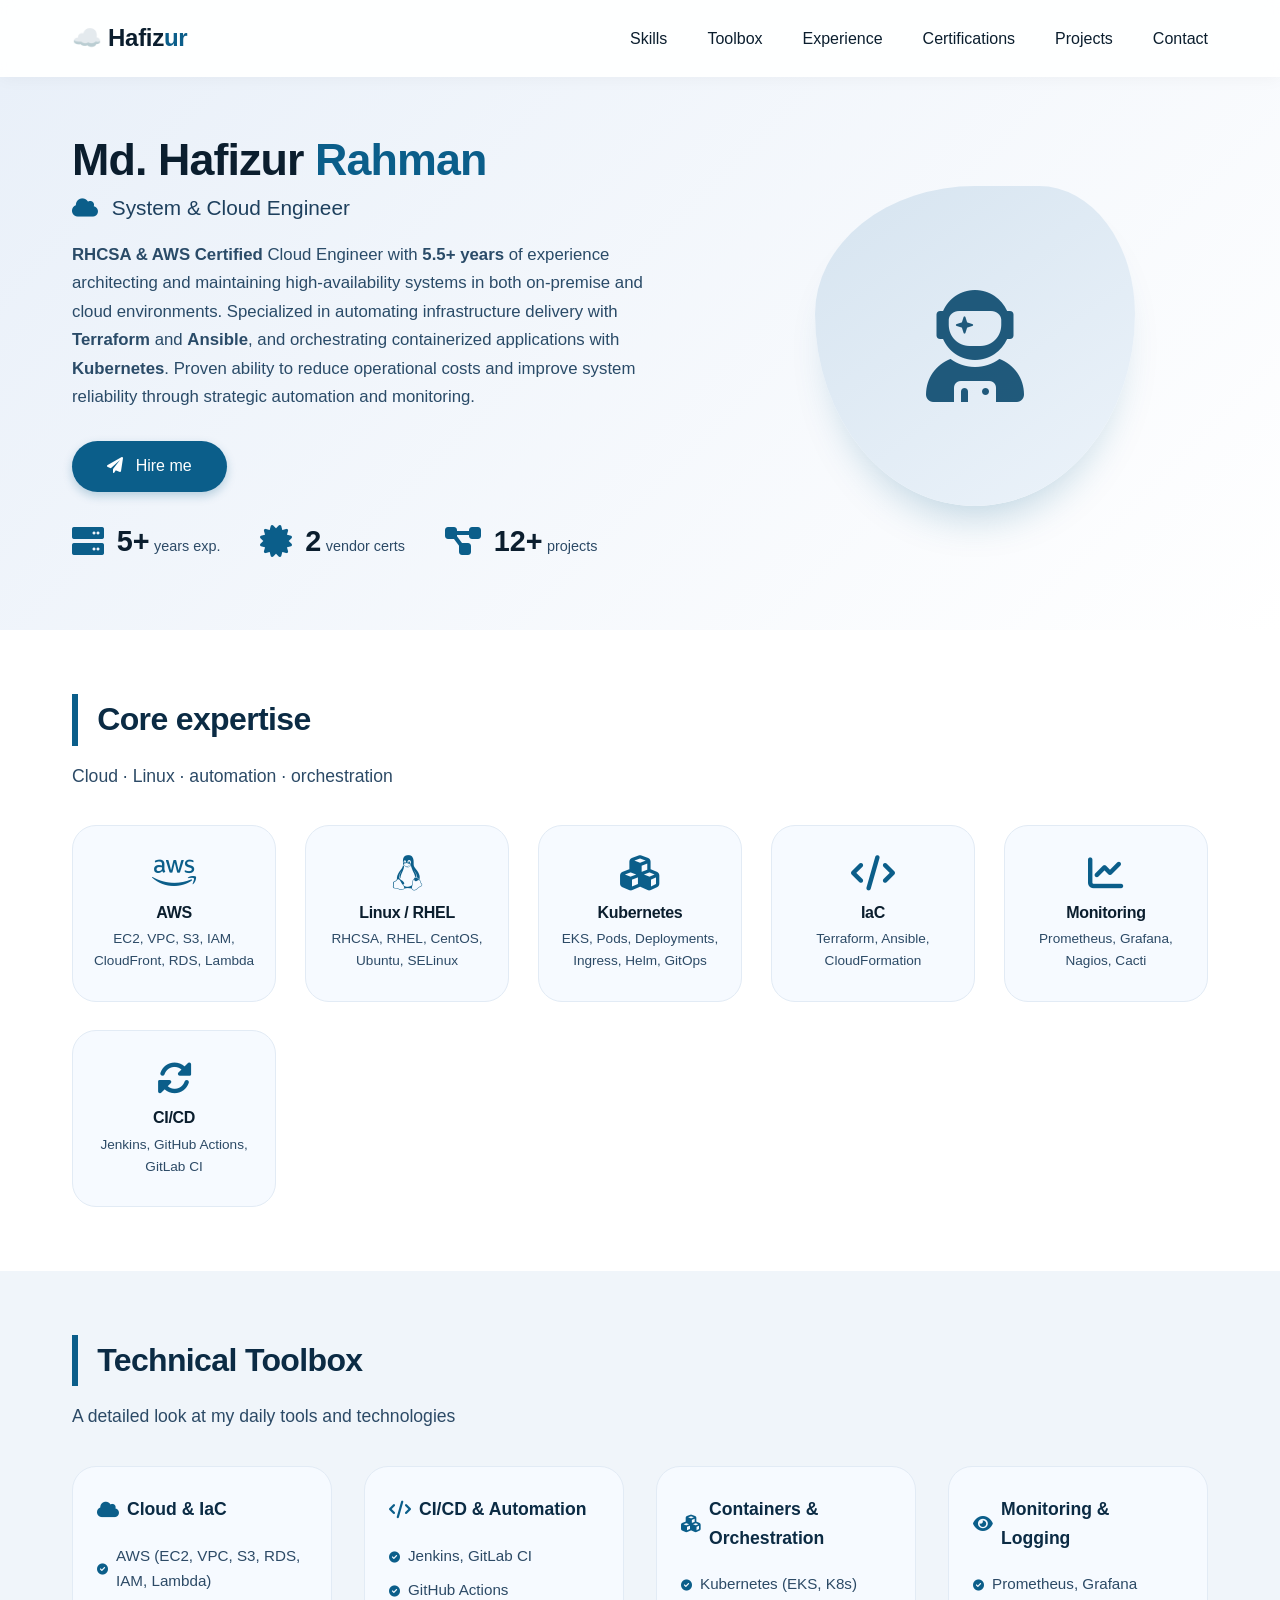
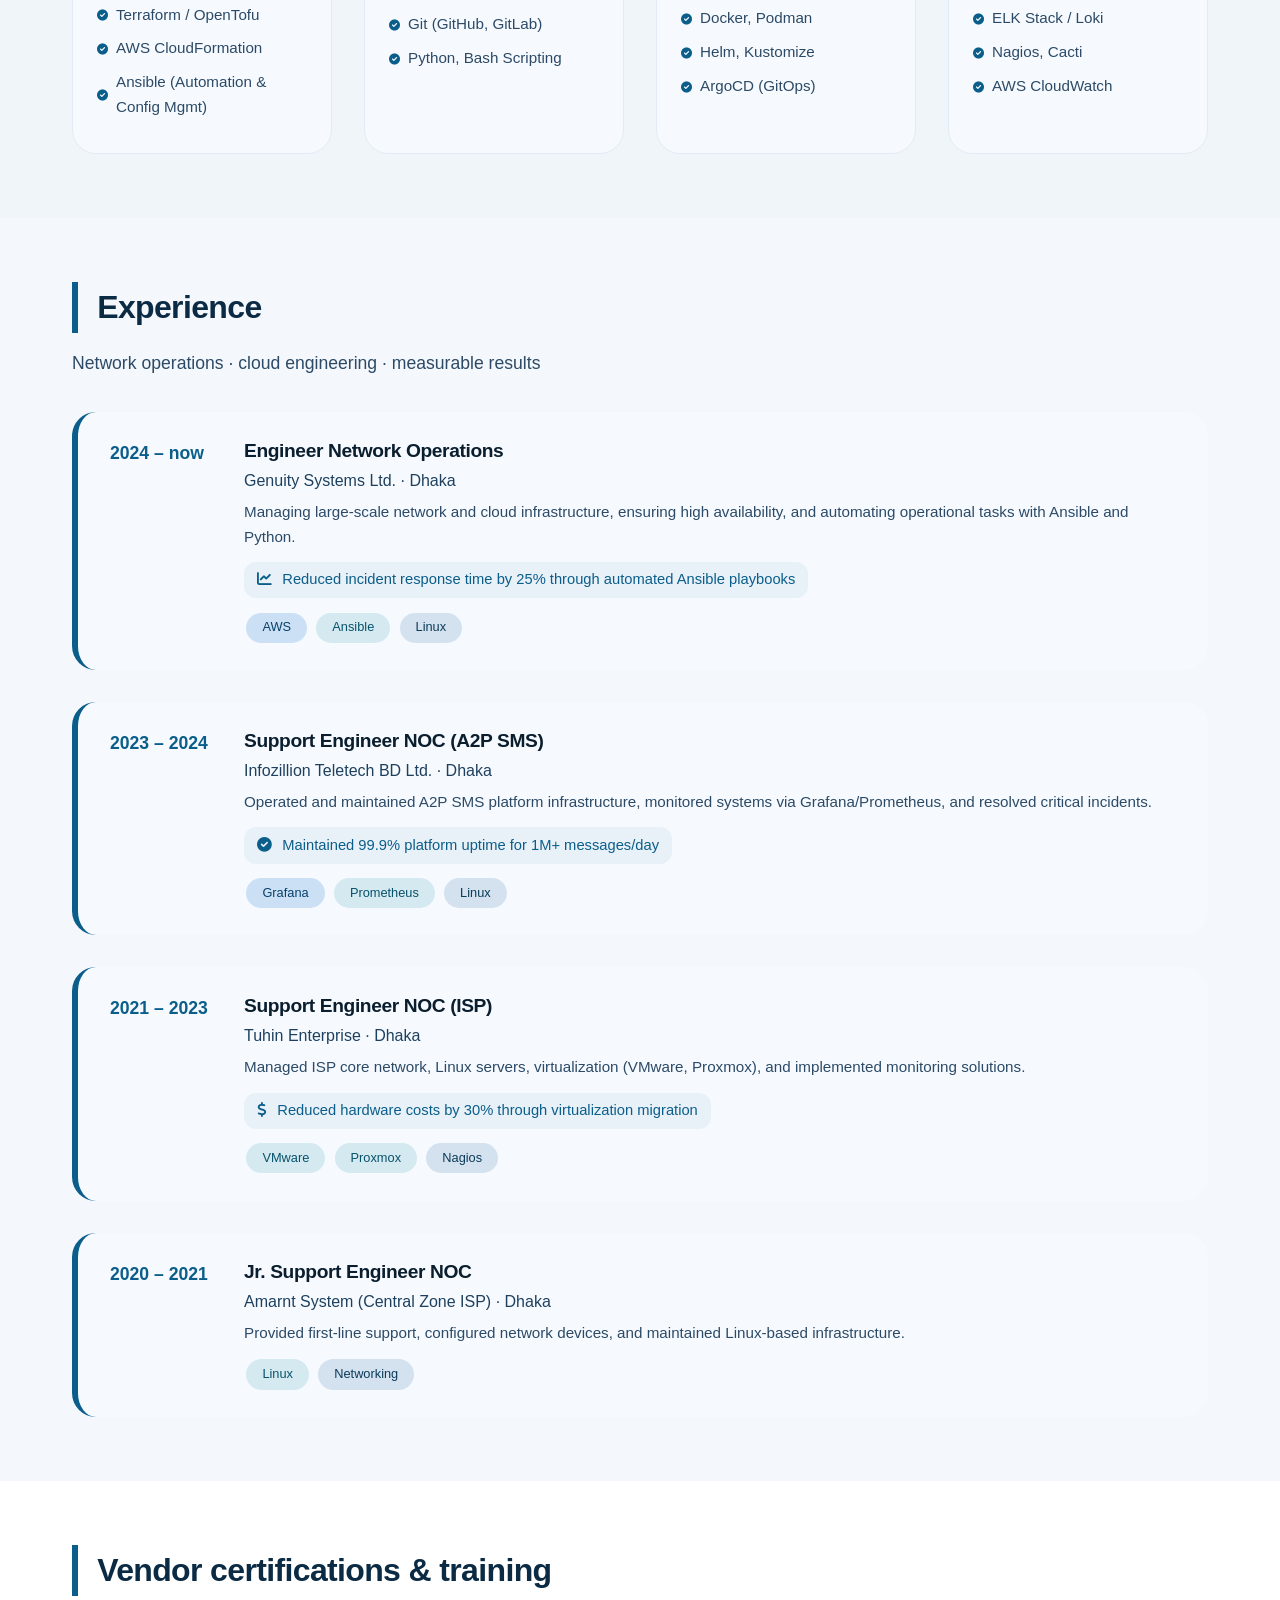
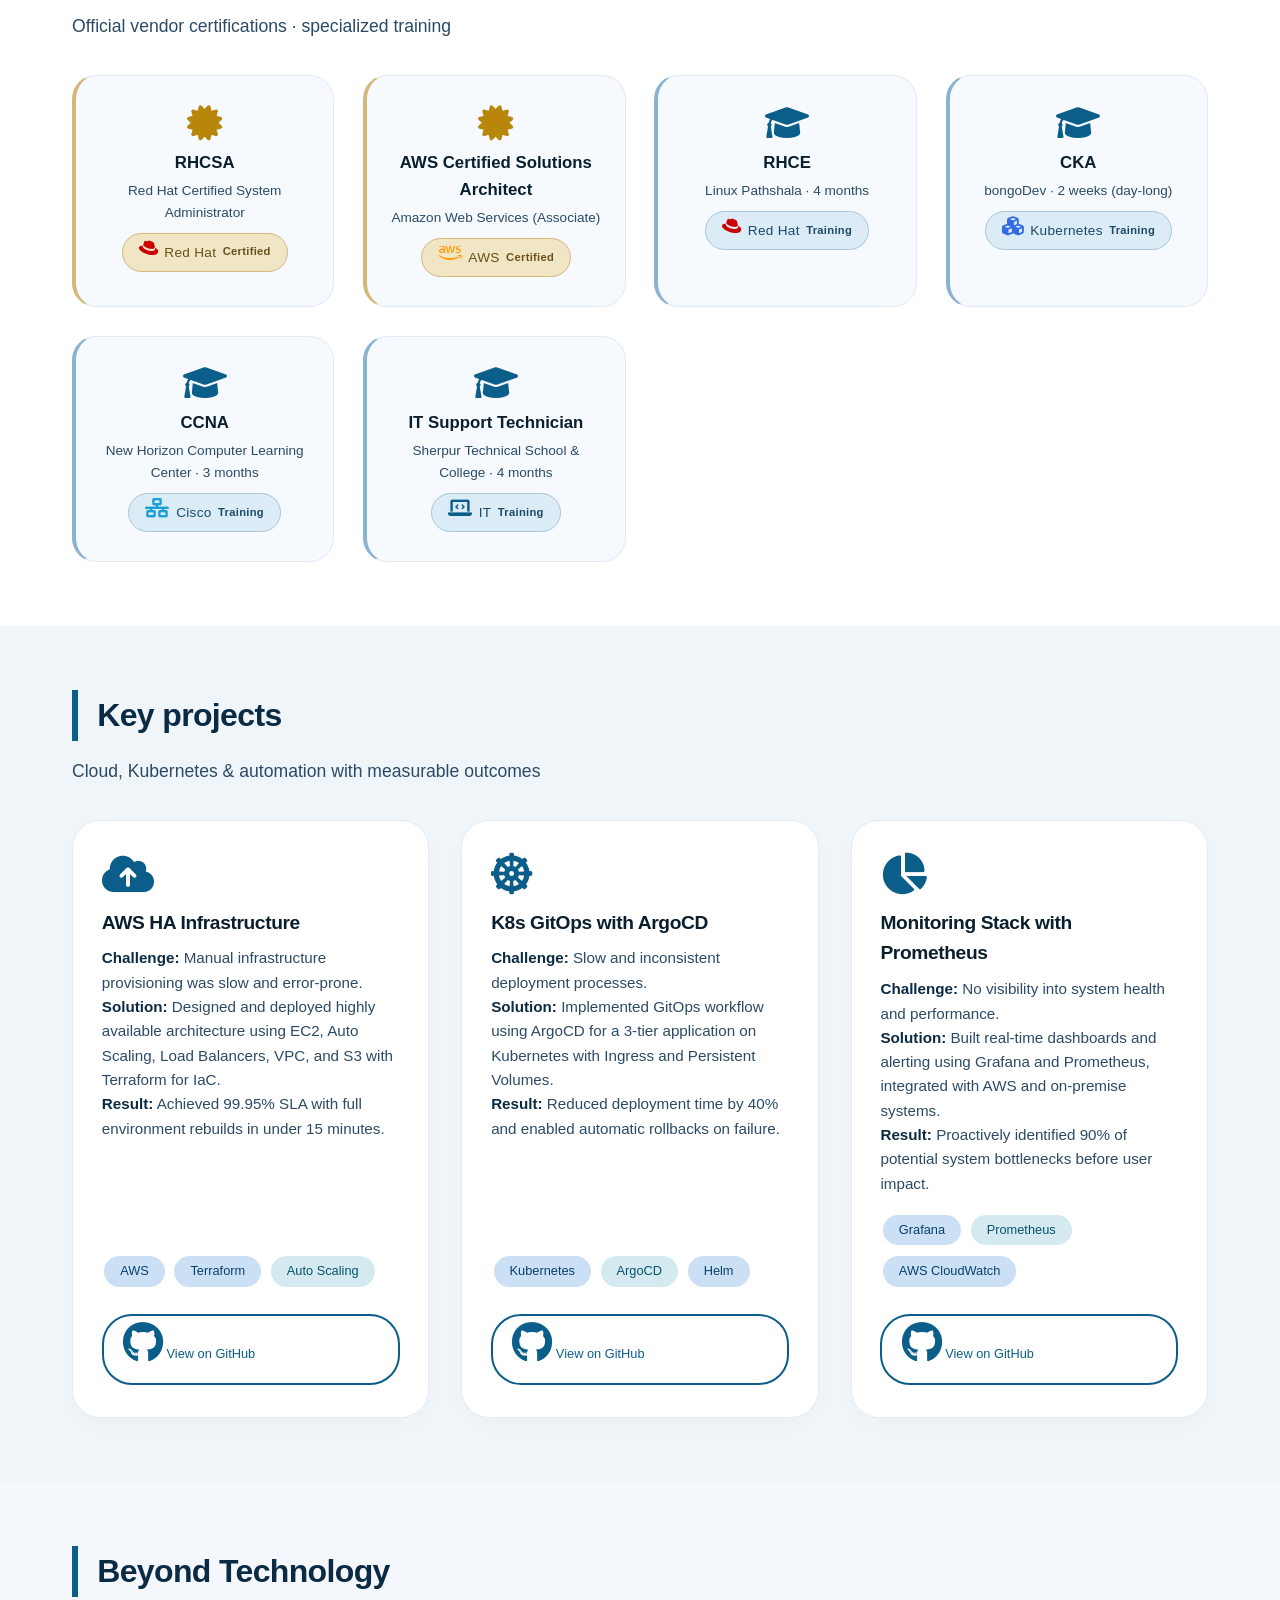
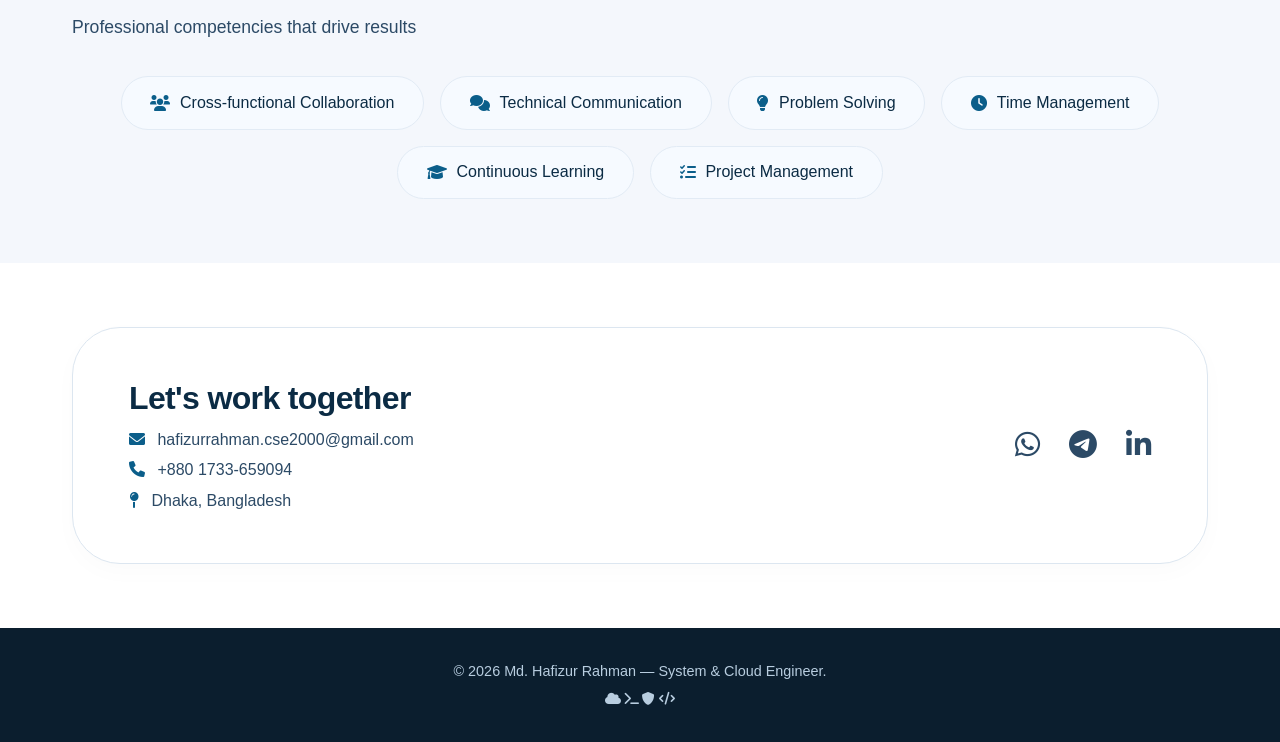
==== commit 9cb190e4: "Update index.html" ====
--- a/index.html
+++ b/index.html
@@ -970,7 +970,6 @@
           <div class="issuer">Red Hat Certified System Administrator</div>
           <span class="type-badge type-cert">
             <span class="vendor-item"><i class="fab fa-redhat logo-redhat"></i> Red Hat</span> Certified
-            <a href="https://rhtapps.redhat.com/verify?certId=YOUR_CERT_ID">
           </span>
         </div>
         <div class="credential-card vendor-cert">
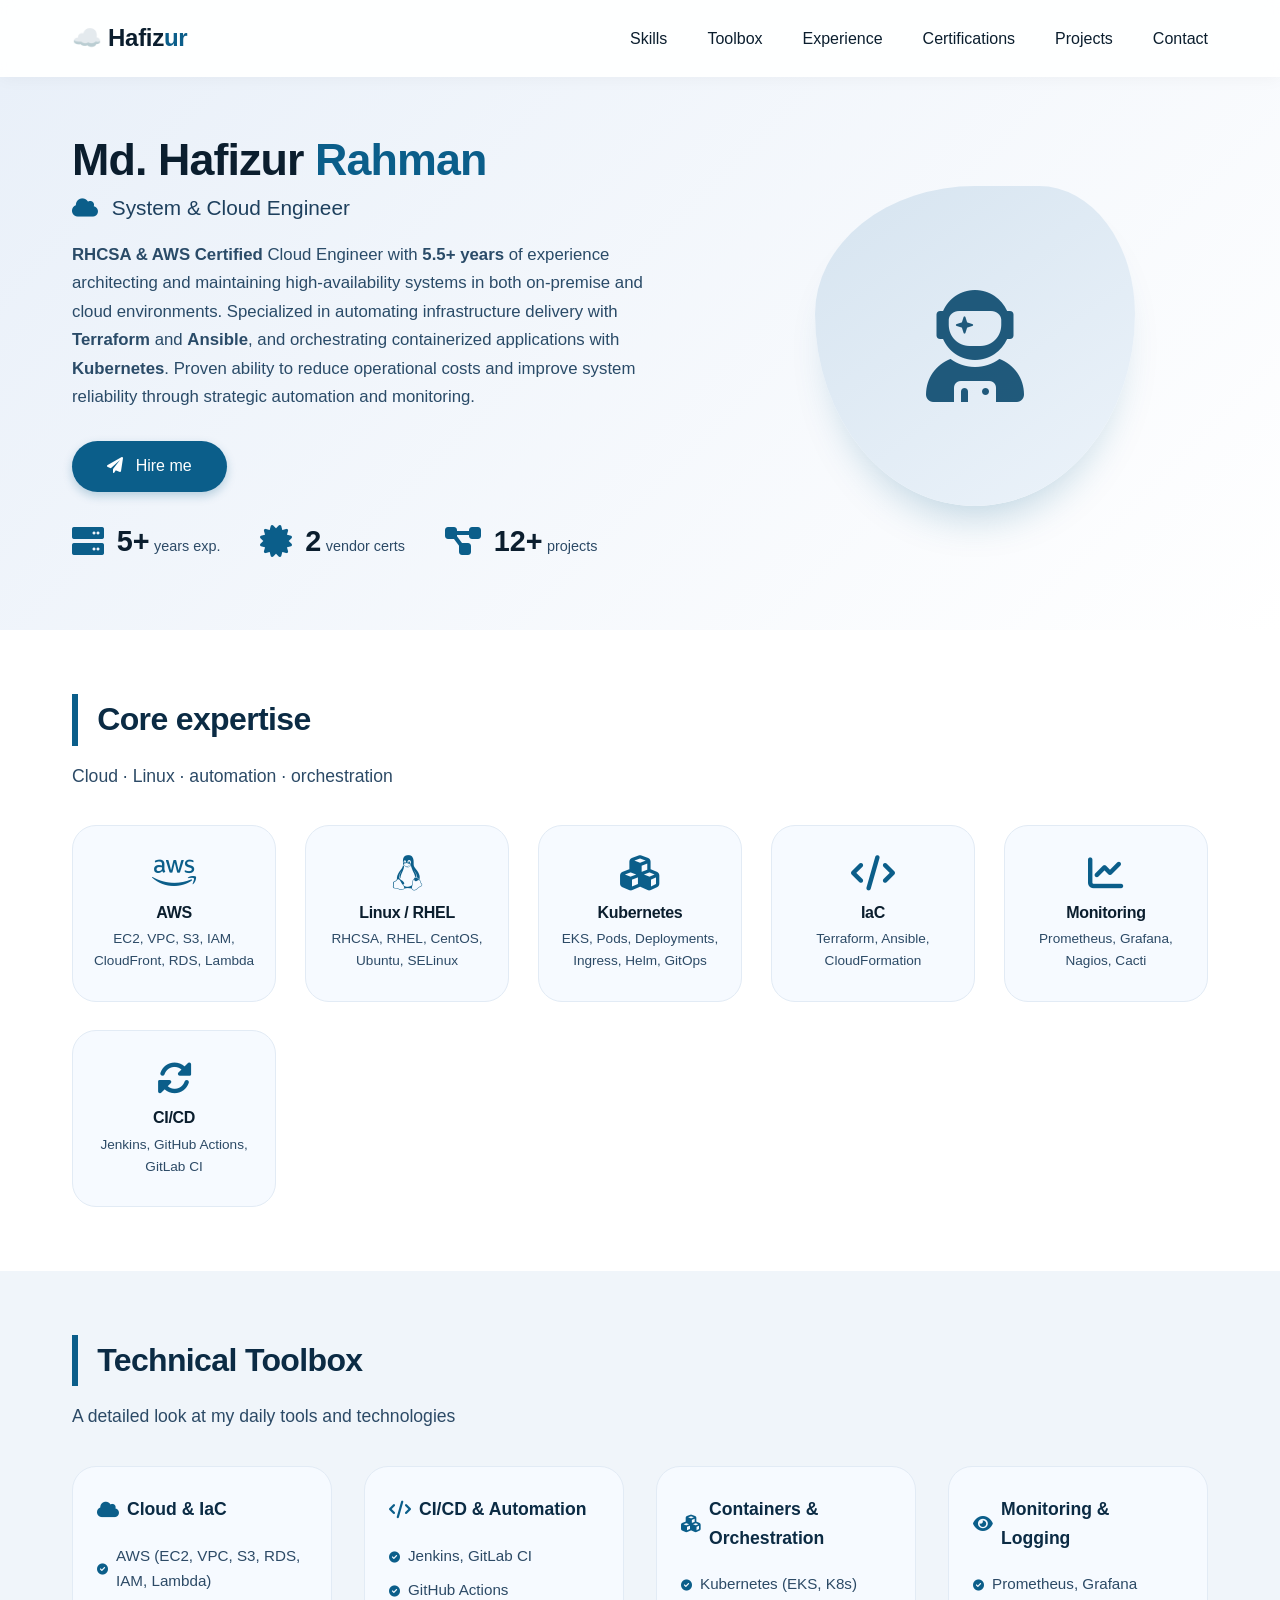
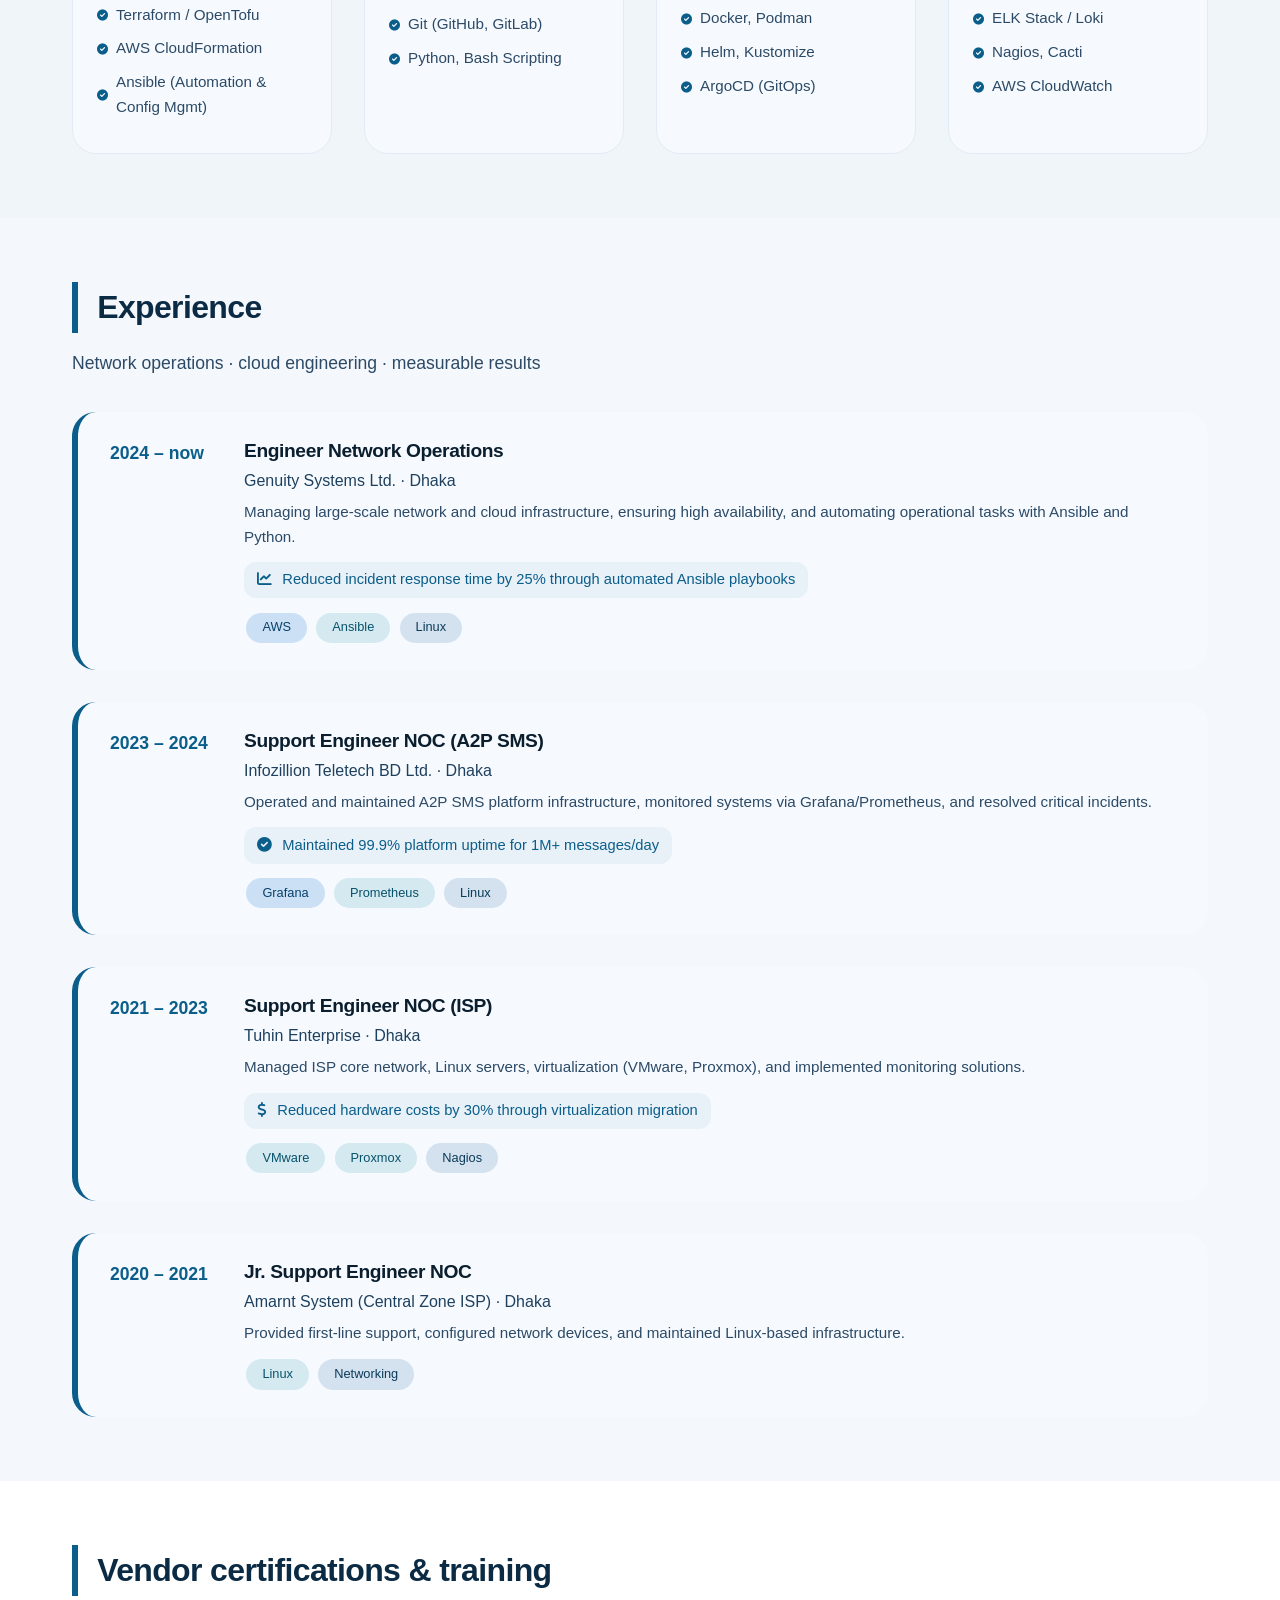
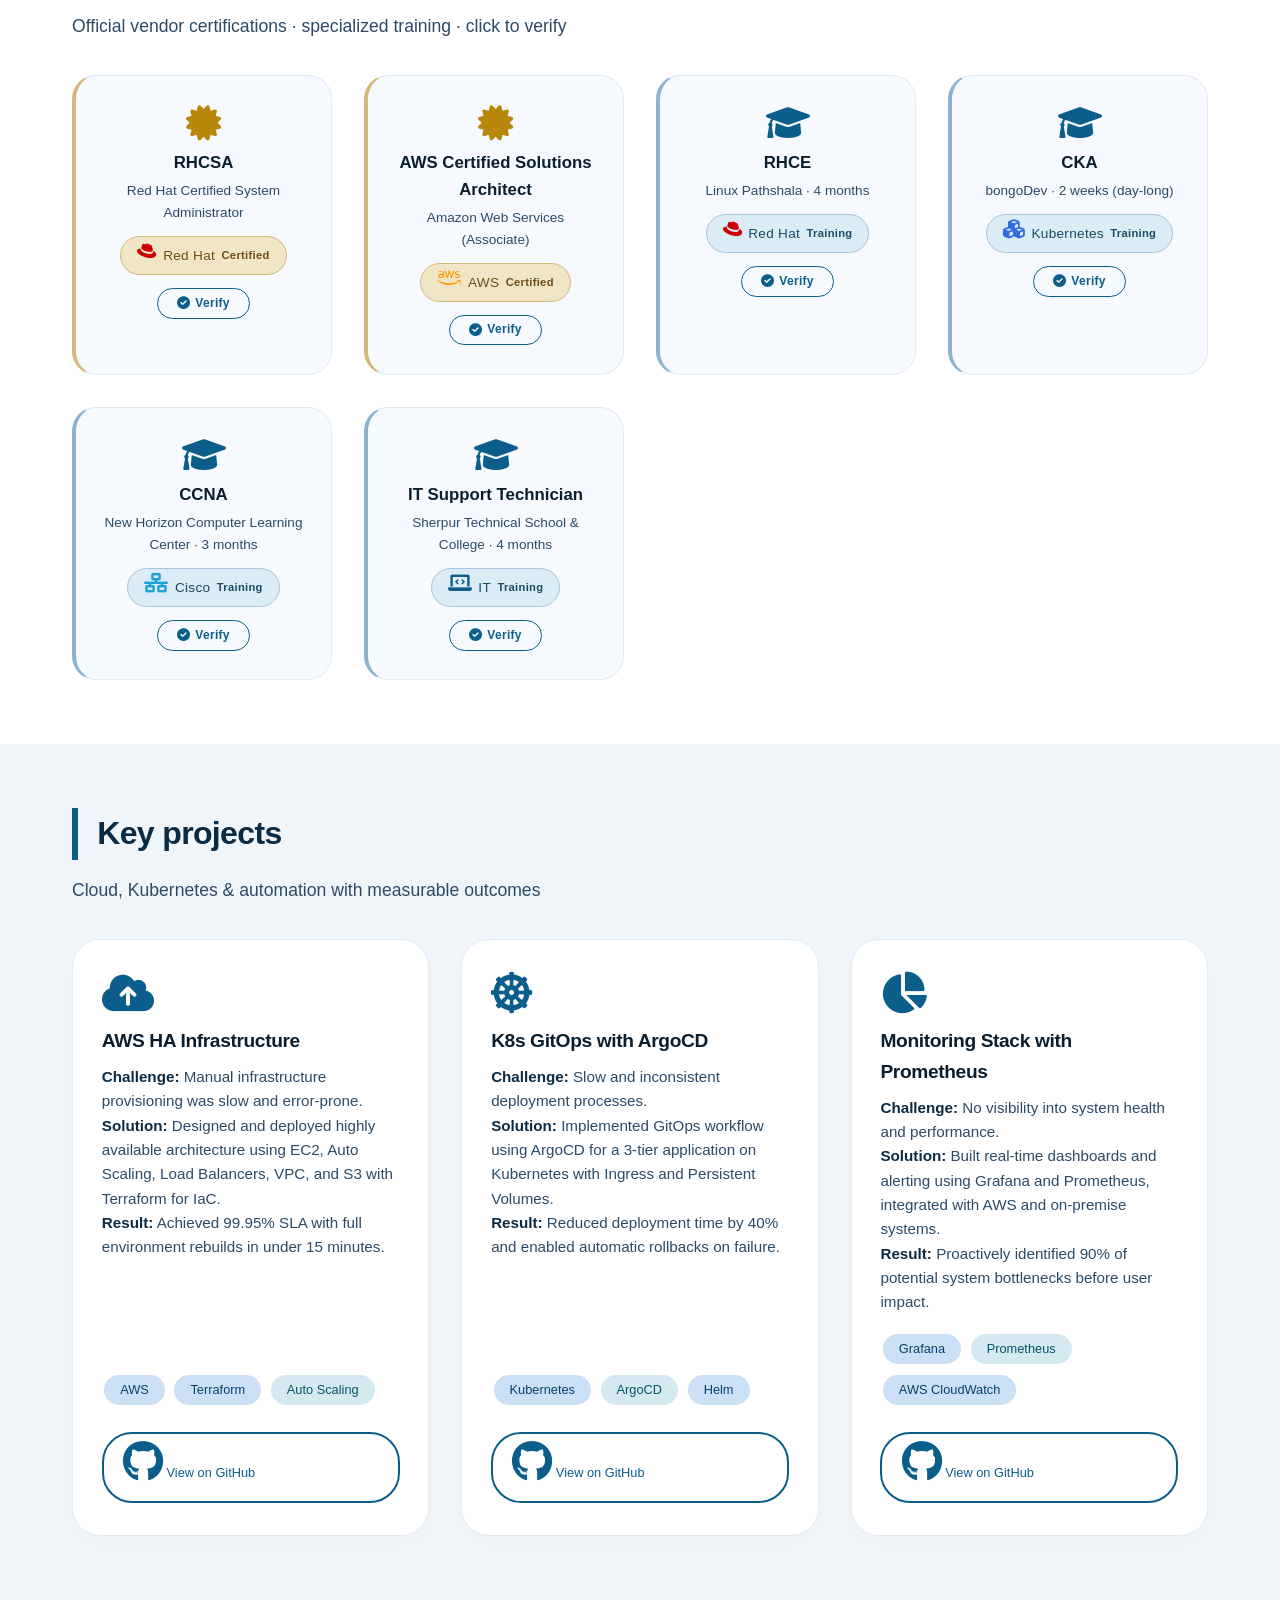
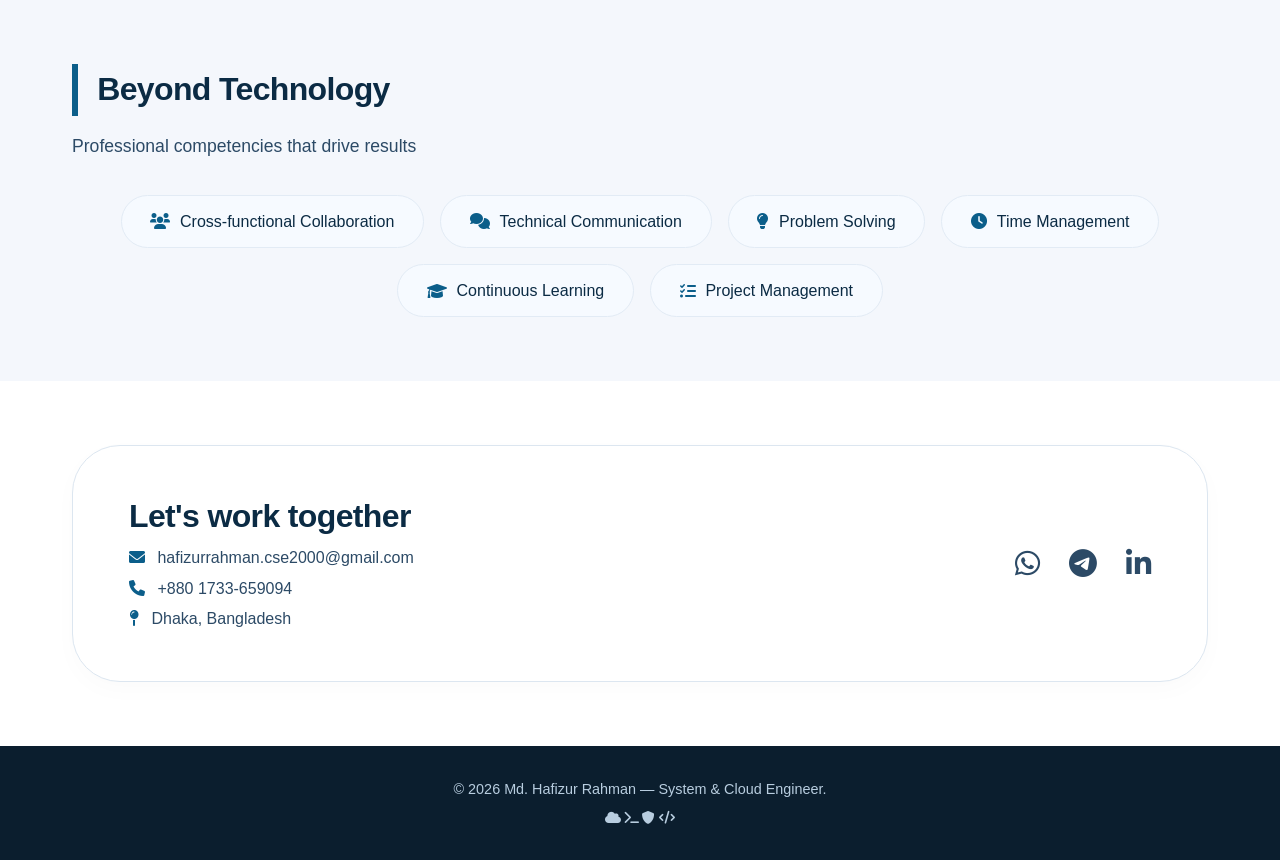
==== commit 5c03d586: "Update index.html" ====
--- a/index.html
+++ b/index.html
@@ -102,6 +102,8 @@
       color: #0b5e8a;
       transition: 0.2s ease;
       font-weight: 500;
+      background: white;
+      cursor: pointer;
     }
 
     .btn-small:hover {
@@ -459,11 +461,11 @@
       margin-top: 0.7rem;
     }
 
-    /* ----- certification & training (distinct) ----- */
+    /* ----- certification & training (distinct) with verify btn ----- */
     .credential-grid {
       display: grid;
-      grid-template-columns: repeat(auto-fit, minmax(240px, 1fr));
-      gap: 1.8rem;
+      grid-template-columns: repeat(auto-fit, minmax(260px, 1fr));
+      gap: 2rem;
       margin-top: 1rem;
     }
 
@@ -474,6 +476,9 @@
       border: 1px solid #e2ebf5;
       transition: 0.2s;
       text-align: center;
+      display: flex;
+      flex-direction: column;
+      align-items: center;
     }
 
     .credential-card:hover {
@@ -495,13 +500,14 @@
     .credential-card .issuer {
       font-size: 0.85rem;
       color: #2c4a66;
+      margin-bottom: 0.5rem;
     }
 
     .credential-card .type-badge {
       display: inline-flex;
       align-items: center;
       gap: 0.4rem;
-      margin-top: 0.6rem;
+      margin-top: 0.3rem;
       font-size: 0.7rem;
       font-weight: 600;
       padding: 0.25rem 1rem;
@@ -555,6 +561,35 @@
     }
     .logo-it {
       color: #0b5e8a;
+    }
+
+    /* verify button — opens link directly */
+    .verify-btn {
+      margin-top: 0.8rem;
+      background: transparent;
+      border: 1.5px solid #0b5e8a;
+      color: #0b5e8a;
+      padding: 0.3rem 1.2rem;
+      border-radius: 40px;
+      font-size: 0.75rem;
+      font-weight: 600;
+      cursor: pointer;
+      transition: 0.2s;
+      letter-spacing: 0.3px;
+      display: inline-flex;
+      align-items: center;
+      gap: 0.3rem;
+    }
+
+    .verify-btn i {
+      font-size: 0.8rem;
+      margin-bottom: 0;
+    }
+
+    .verify-btn:hover {
+      background: #0b5e8a;
+      color: white;
+      box-shadow: 0 4px 12px rgba(11, 94, 138, 0.25);
     }
 
     /* ----- projects ----- */
@@ -957,13 +992,13 @@
     </div>
   </section>
 
-  <!-- credentials: vendor certifications + training (distinct) -->
+  <!-- credentials: vendor certifications + training with DIRECT LINK verify buttons (no JS function) -->
   <section id="credentials" class="section-alt">
     <div class="container">
       <h2>Vendor certifications & training</h2>
-      <div class="section-subtitle">Official vendor certifications · specialized training</div>
+      <div class="section-subtitle">Official vendor certifications · specialized training · click to verify</div>
       <div class="credential-grid">
-        <!-- vendor certifications with logos -->
+        <!-- RHCSA - direct link to Red Hat verification -->
         <div class="credential-card vendor-cert">
           <i class="fas fa-certificate" style="color:#b8860b;"></i>
           <h4>RHCSA</h4>
@@ -971,7 +1006,12 @@
           <span class="type-badge type-cert">
             <span class="vendor-item"><i class="fab fa-redhat logo-redhat"></i> Red Hat</span> Certified
           </span>
-        </div>
+          <a href="https://www.redhat.com/verify/" target="_blank" class="verify-btn">
+            <i class="fas fa-check-circle"></i> Verify
+          </a>
+        </div>
+
+        <!-- AWS Certified Solutions Architect - direct link to AWS verification -->
         <div class="credential-card vendor-cert">
           <i class="fas fa-certificate" style="color:#b8860b;"></i>
           <h4>AWS Certified Solutions Architect</h4>
@@ -979,9 +1019,12 @@
           <span class="type-badge type-cert">
             <span class="vendor-item"><i class="fab fa-aws logo-aws"></i> AWS</span> Certified
           </span>
-        </div>
-
-        <!-- training with vendor logos -->
+          <a href="https://aws.amazon.com/verification/" target="_blank" class="verify-btn">
+            <i class="fas fa-check-circle"></i> Verify
+          </a>
+        </div>
+
+        <!-- RHCE training - direct link to Red Hat training verification -->
         <div class="credential-card training-item">
           <i class="fas fa-graduation-cap" style="color:#0b5e8a;"></i>
           <h4>RHCE</h4>
@@ -989,7 +1032,12 @@
           <span class="type-badge type-training">
             <span class="vendor-item"><i class="fab fa-redhat logo-redhat"></i> Red Hat</span> Training
           </span>
-        </div>
+          <a href="https://www.redhat.com/verify/" target="_blank" class="verify-btn">
+            <i class="fas fa-check-circle"></i> Verify
+          </a>
+        </div>
+
+        <!-- CKA training - direct link to Linux Foundation verification -->
         <div class="credential-card training-item">
           <i class="fas fa-graduation-cap" style="color:#0b5e8a;"></i>
           <h4>CKA</h4>
@@ -997,7 +1045,12 @@
           <span class="type-badge type-training">
             <span class="vendor-item"><i class="fas fa-cubes logo-kubernetes"></i> Kubernetes</span> Training
           </span>
-        </div>
+          <a href="https://training.linuxfoundation.org/certification/verify/" target="_blank" class="verify-btn">
+            <i class="fas fa-check-circle"></i> Verify
+          </a>
+        </div>
+
+        <!-- CCNA training - direct link to Cisco verification -->
         <div class="credential-card training-item">
           <i class="fas fa-graduation-cap" style="color:#0b5e8a;"></i>
           <h4>CCNA</h4>
@@ -1005,7 +1058,12 @@
           <span class="type-badge type-training">
             <span class="vendor-item"><i class="fas fa-network-wired logo-cisco"></i> Cisco</span> Training
           </span>
-        </div>
+          <a href="https://www.cisco.com/web/learning/certifications/verification/" target="_blank" class="verify-btn">
+            <i class="fas fa-check-circle"></i> Verify
+          </a>
+        </div>
+
+        <!-- IT Support Technician training - example link (could be institution page) -->
         <div class="credential-card training-item">
           <i class="fas fa-graduation-cap" style="color:#0b5e8a;"></i>
           <h4>IT Support Technician</h4>
@@ -1013,6 +1071,9 @@
           <span class="type-badge type-training">
             <span class="vendor-item"><i class="fas fa-laptop-code logo-it"></i> IT</span> Training
           </span>
+          <a href="https://www.example.com/verify" target="_blank" class="verify-btn">
+            <i class="fas fa-check-circle"></i> Verify
+          </a>
         </div>
       </div>
     </div>
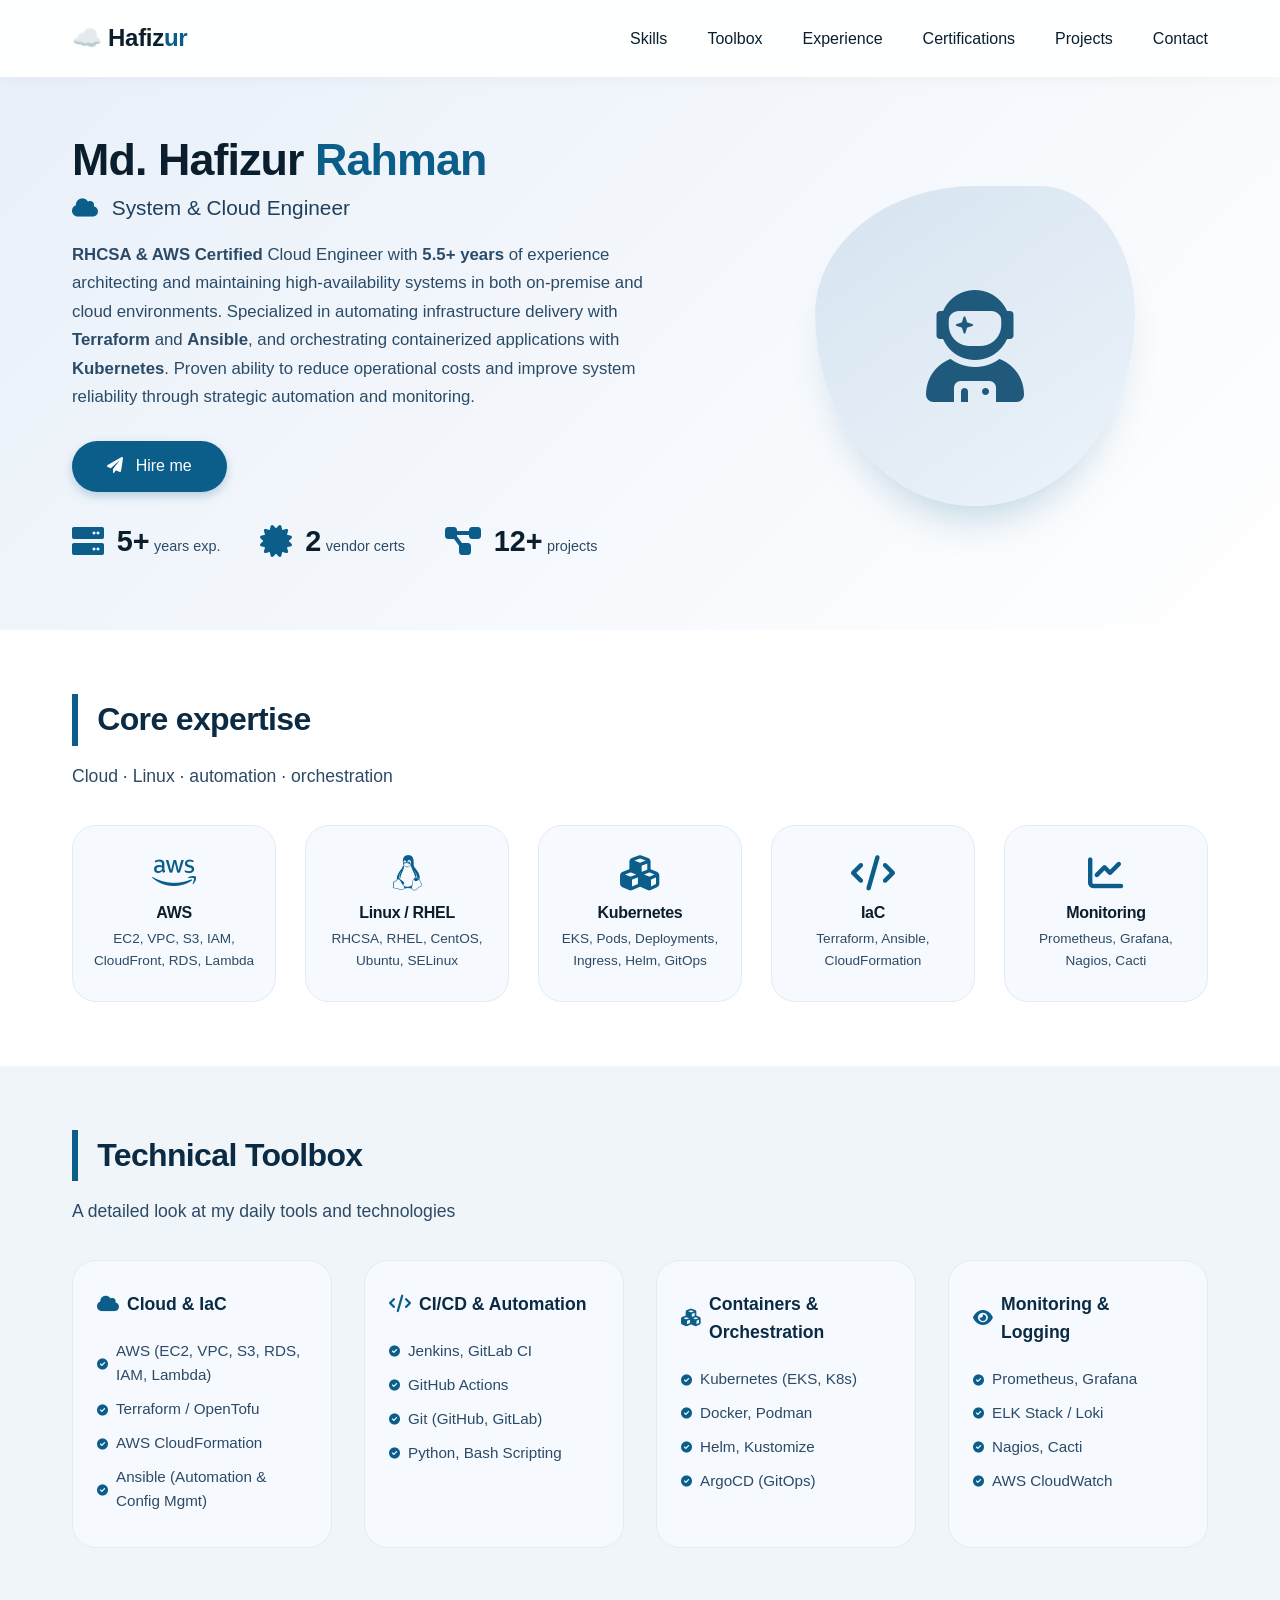
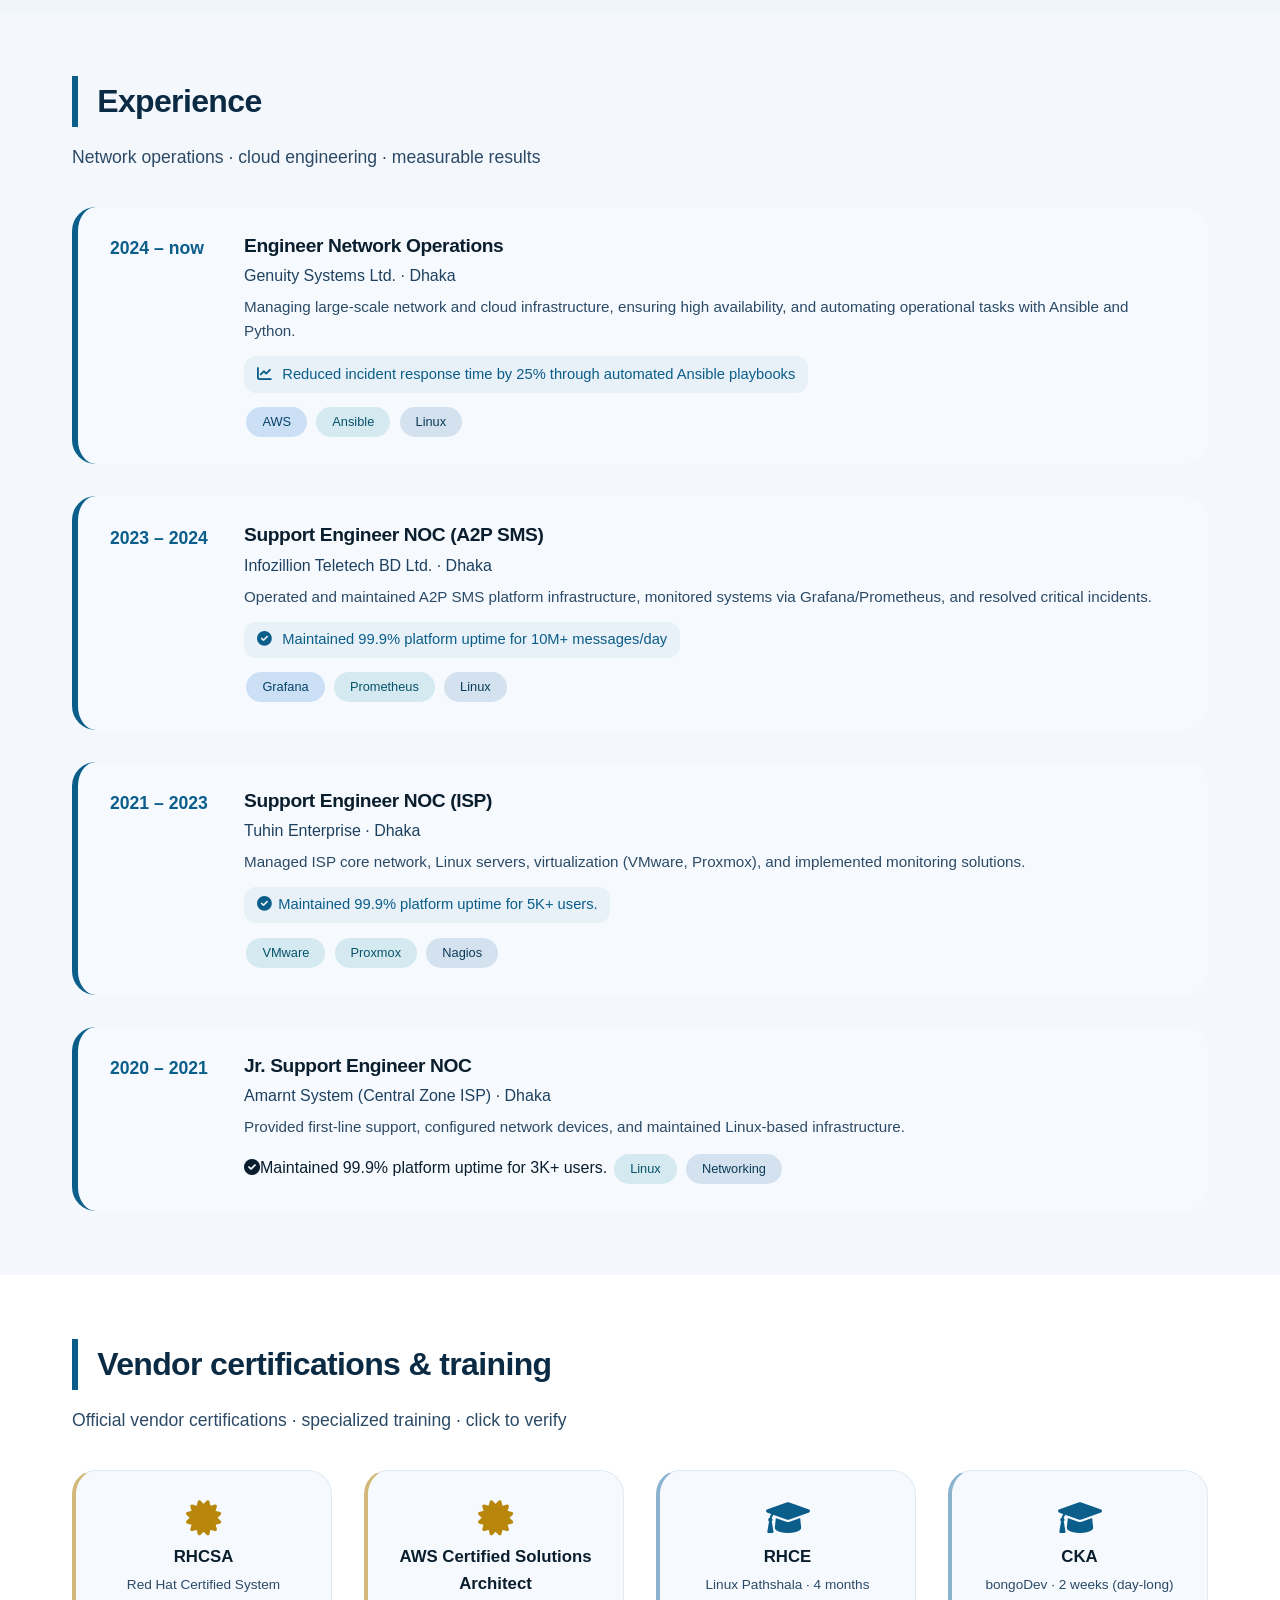
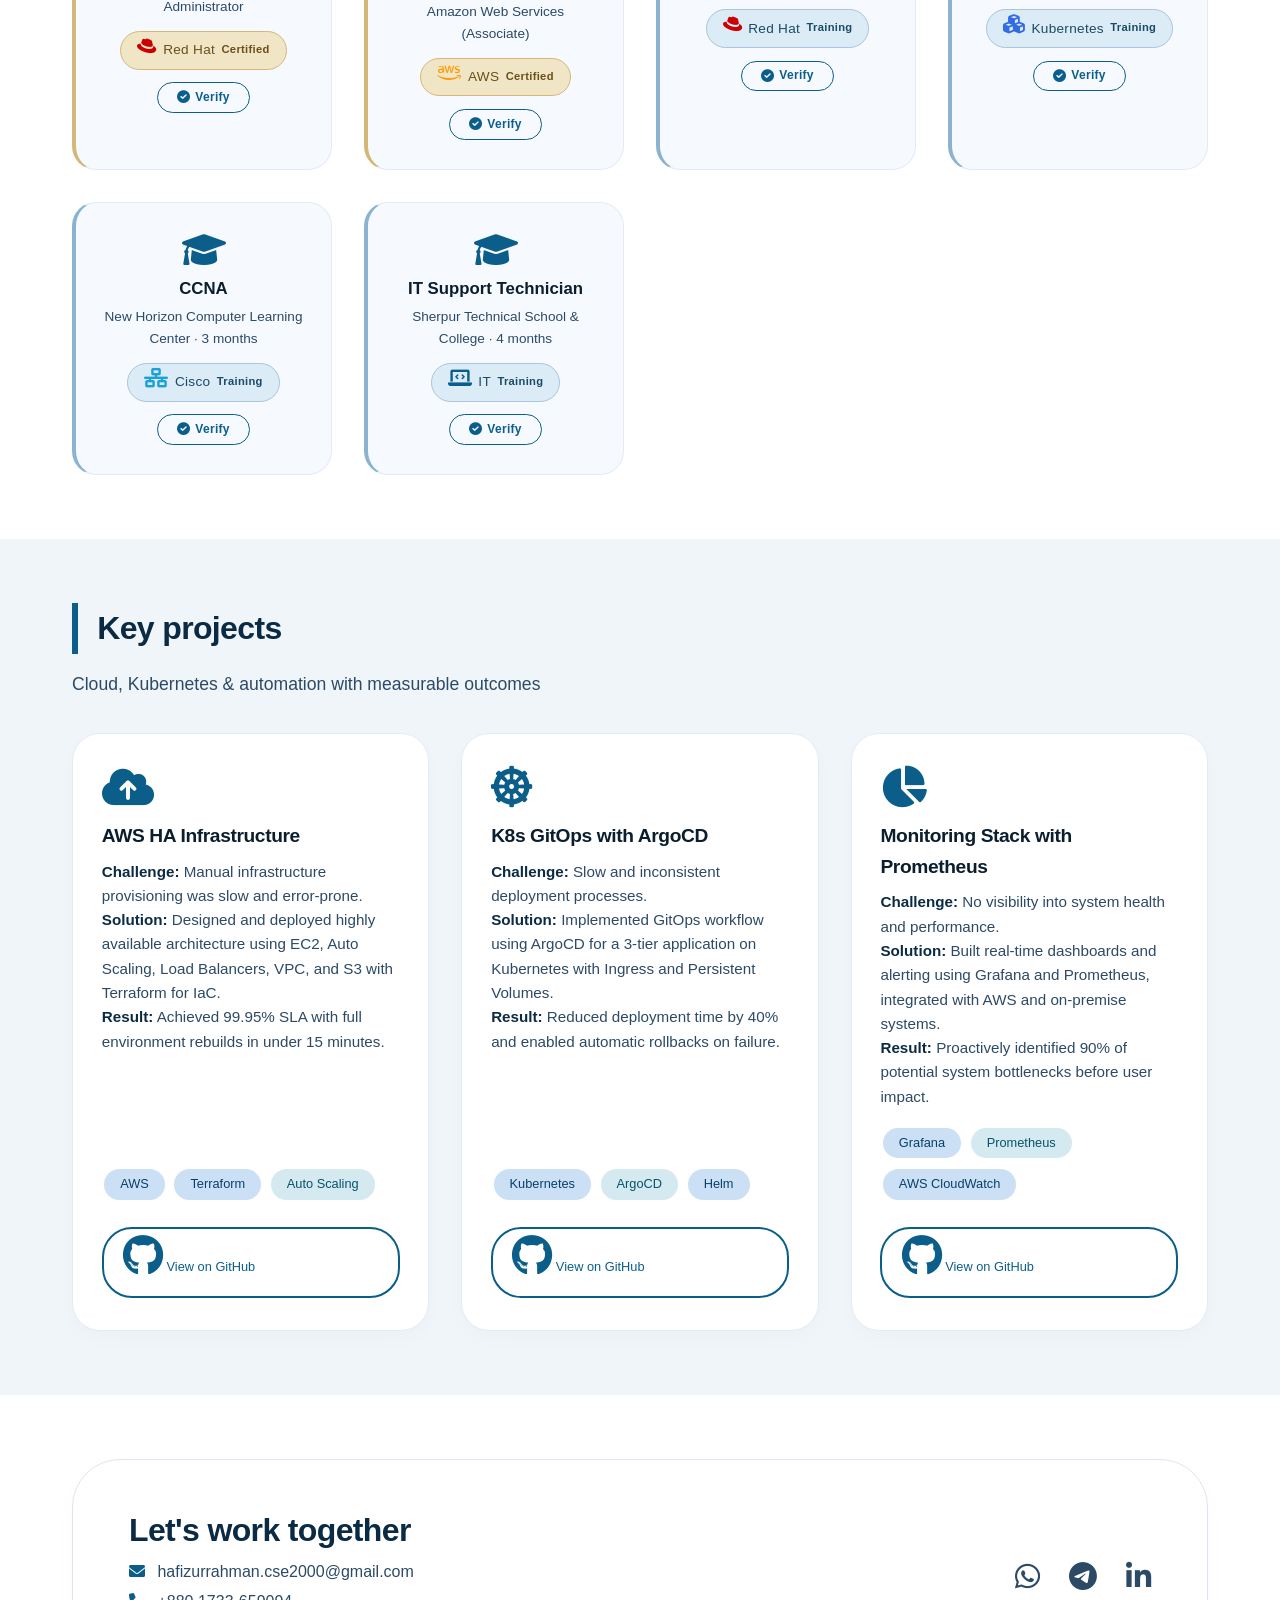
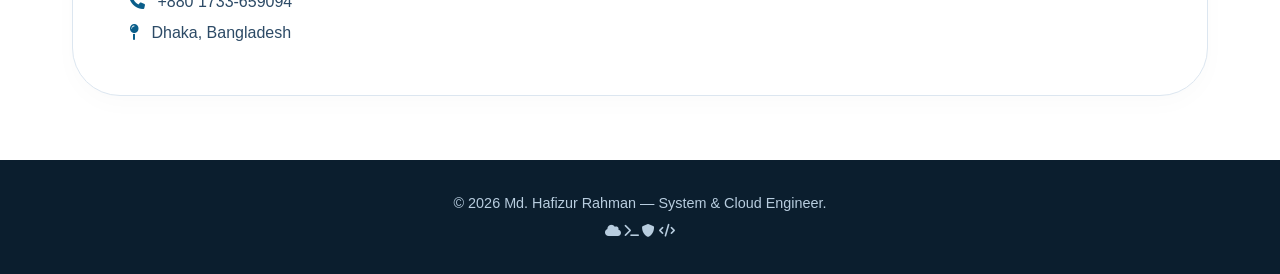
==== commit ed8be884: "Update index.html" ====
--- a/index.html
+++ b/index.html
@@ -856,7 +856,6 @@
         <div class="skill-card"><i class="fas fa-cubes"></i><h3>Kubernetes</h3><p>EKS, Pods, Deployments, Ingress, Helm, GitOps</p></div>
         <div class="skill-card"><i class="fas fa-code"></i><h3>IaC</h3><p>Terraform, Ansible, CloudFormation</p></div>
         <div class="skill-card"><i class="fas fa-chart-line"></i><h3>Monitoring</h3><p>Prometheus, Grafana, Nagios, Cacti</p></div>
-        <div class="skill-card"><i class="fas fa-sync-alt"></i><h3>CI/CD</h3><p>Jenkins, GitHub Actions, GitLab CI</p></div>
       </div>
     </div>
   </section>
@@ -945,7 +944,7 @@
               and resolved critical incidents.
             </div>
             <div class="timeline-achievement">
-              <i class="fas fa-check-circle"></i> Maintained 99.9% platform uptime for 1M+ messages/day
+              <i class="fas fa-check-circle"></i> Maintained 99.9% platform uptime for 10M+ messages/day
             </div>
             <div class="badge-group">
               <span class="badge badge-cloud">Grafana</span>
@@ -964,7 +963,7 @@
               and implemented monitoring solutions.
             </div>
             <div class="timeline-achievement">
-              <i class="fas fa-dollar-sign"></i> Reduced hardware costs by 30% through virtualization migration
+              <i class="fas fa-check-circle"></i></i>Maintained 99.9% platform uptime for 5K+ users.
             </div>
             <div class="badge-group">
               <span class="badge badge-sys">VMware</span>
@@ -983,6 +982,7 @@
               infrastructure.
             </div>
             <div class="badge-group">
+              <i class="fas fa-check-circle"></i></i>Maintained 99.9% platform uptime for 3K+ users.
               <span class="badge badge-sys">Linux</span>
               <span class="badge badge-primary">Networking</span>
             </div>
@@ -1006,7 +1006,7 @@
           <span class="type-badge type-cert">
             <span class="vendor-item"><i class="fab fa-redhat logo-redhat"></i> Red Hat</span> Certified
           </span>
-          <a href="https://www.redhat.com/verify/" target="_blank" class="verify-btn">
+          <a href="https://www.credly.com/badges/dad93e47-2920-43ba-8aad-d4212f334c31" target="_blank" class="verify-btn">
             <i class="fas fa-check-circle"></i> Verify
           </a>
         </div>
@@ -1019,7 +1019,7 @@
           <span class="type-badge type-cert">
             <span class="vendor-item"><i class="fab fa-aws logo-aws"></i> AWS</span> Certified
           </span>
-          <a href="https://aws.amazon.com/verification/" target="_blank" class="verify-btn">
+          <a href="https://www.credly.com/badges/4d1a3c0b-68b8-4a2b-a565-329a6ce6706d/" target="_blank" class="verify-btn">
             <i class="fas fa-check-circle"></i> Verify
           </a>
         </div>
@@ -1037,7 +1037,7 @@
           </a>
         </div>
 
-        <!-- CKA training - direct link to Linux Foundation verification -->
+        <!-- CKA training - direct link to verification -->
         <div class="credential-card training-item">
           <i class="fas fa-graduation-cap" style="color:#0b5e8a;"></i>
           <h4>CKA</h4>
@@ -1140,21 +1140,6 @@
     </div>
   </section>
 
-  <!-- soft skills -->
-  <section id="soft-skills">
-    <div class="container">
-      <h2>Beyond Technology</h2>
-      <div class="section-subtitle">Professional competencies that drive results</div>
-      <div class="soft-skills-grid">
-        <span class="soft-skill-item"><i class="fas fa-users"></i> Cross-functional Collaboration</span>
-        <span class="soft-skill-item"><i class="fas fa-comments"></i> Technical Communication</span>
-        <span class="soft-skill-item"><i class="fas fa-lightbulb"></i> Problem Solving</span>
-        <span class="soft-skill-item"><i class="fas fa-clock"></i> Time Management</span>
-        <span class="soft-skill-item"><i class="fas fa-graduation-cap"></i> Continuous Learning</span>
-        <span class="soft-skill-item"><i class="fas fa-tasks"></i> Project Management</span>
-      </div>
-    </div>
-  </section>
 
   <!-- contact -->
   <section id="contact" class="section-alt">
